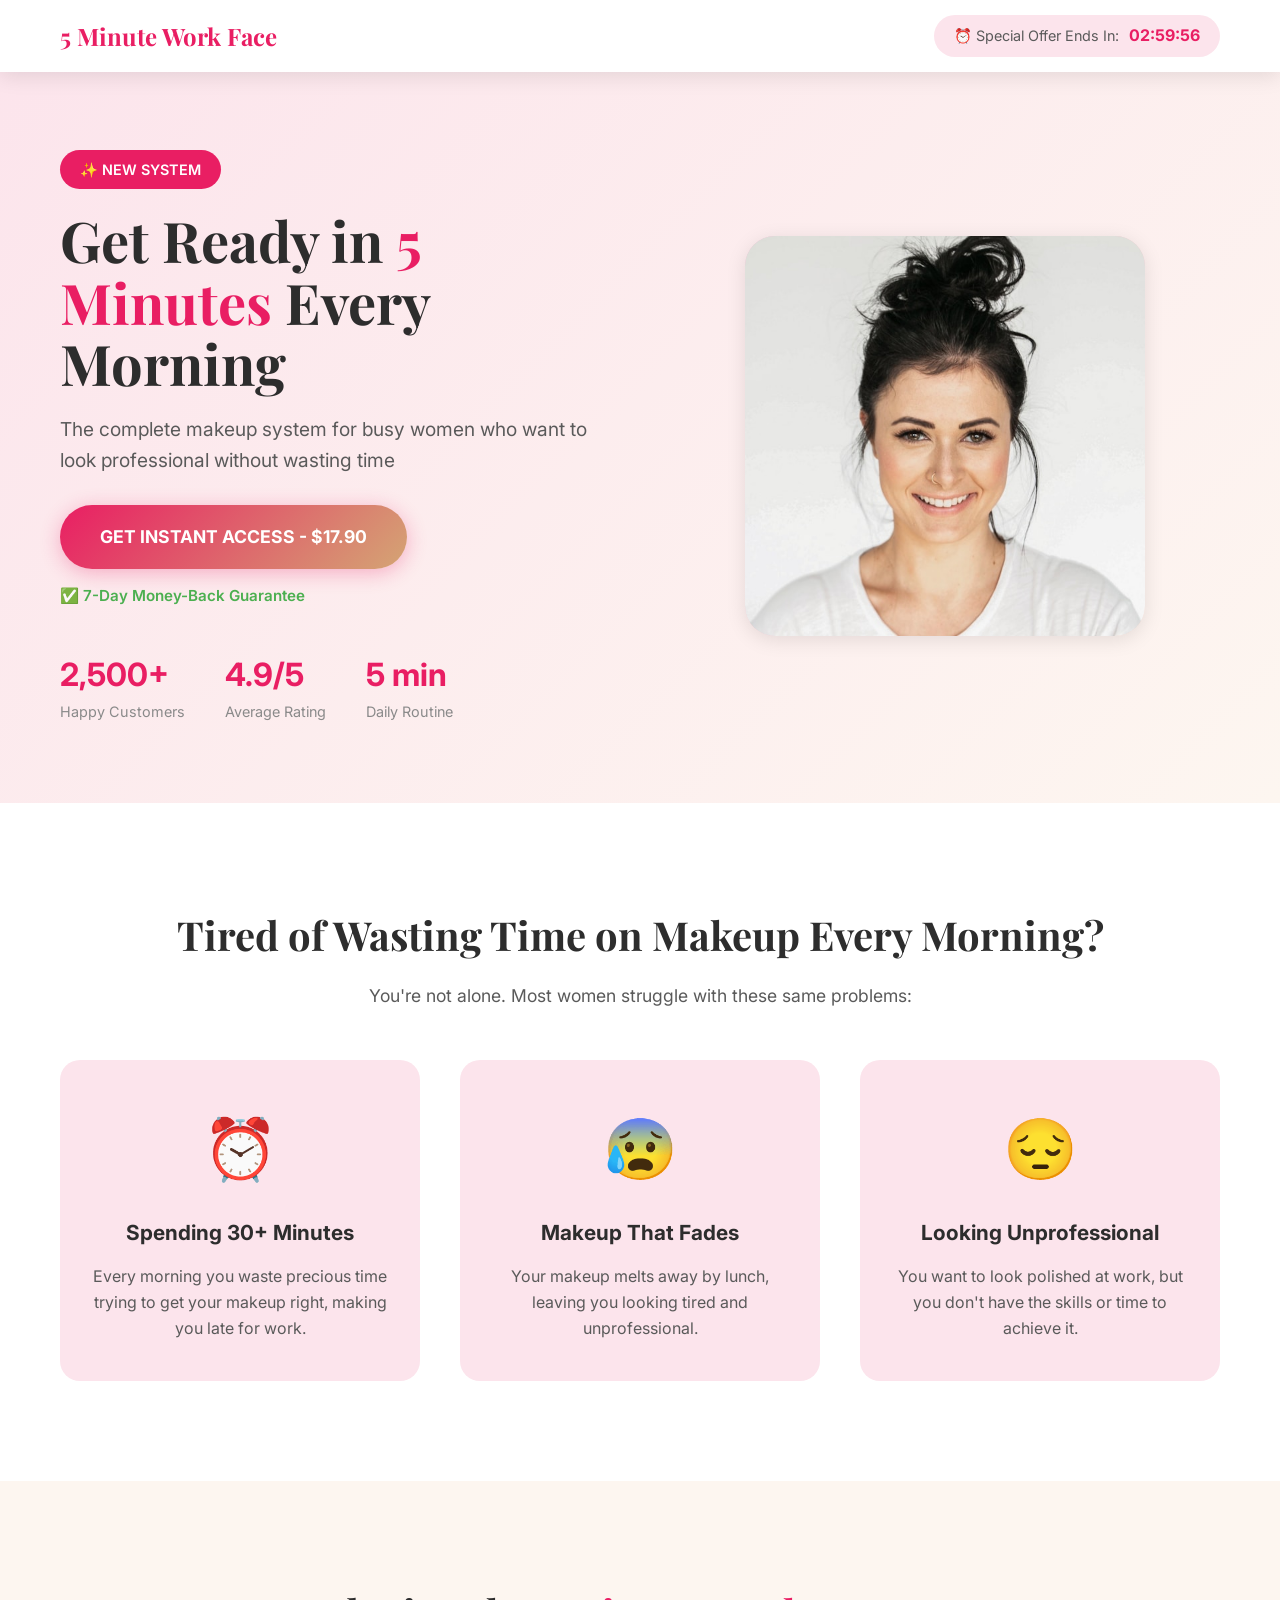
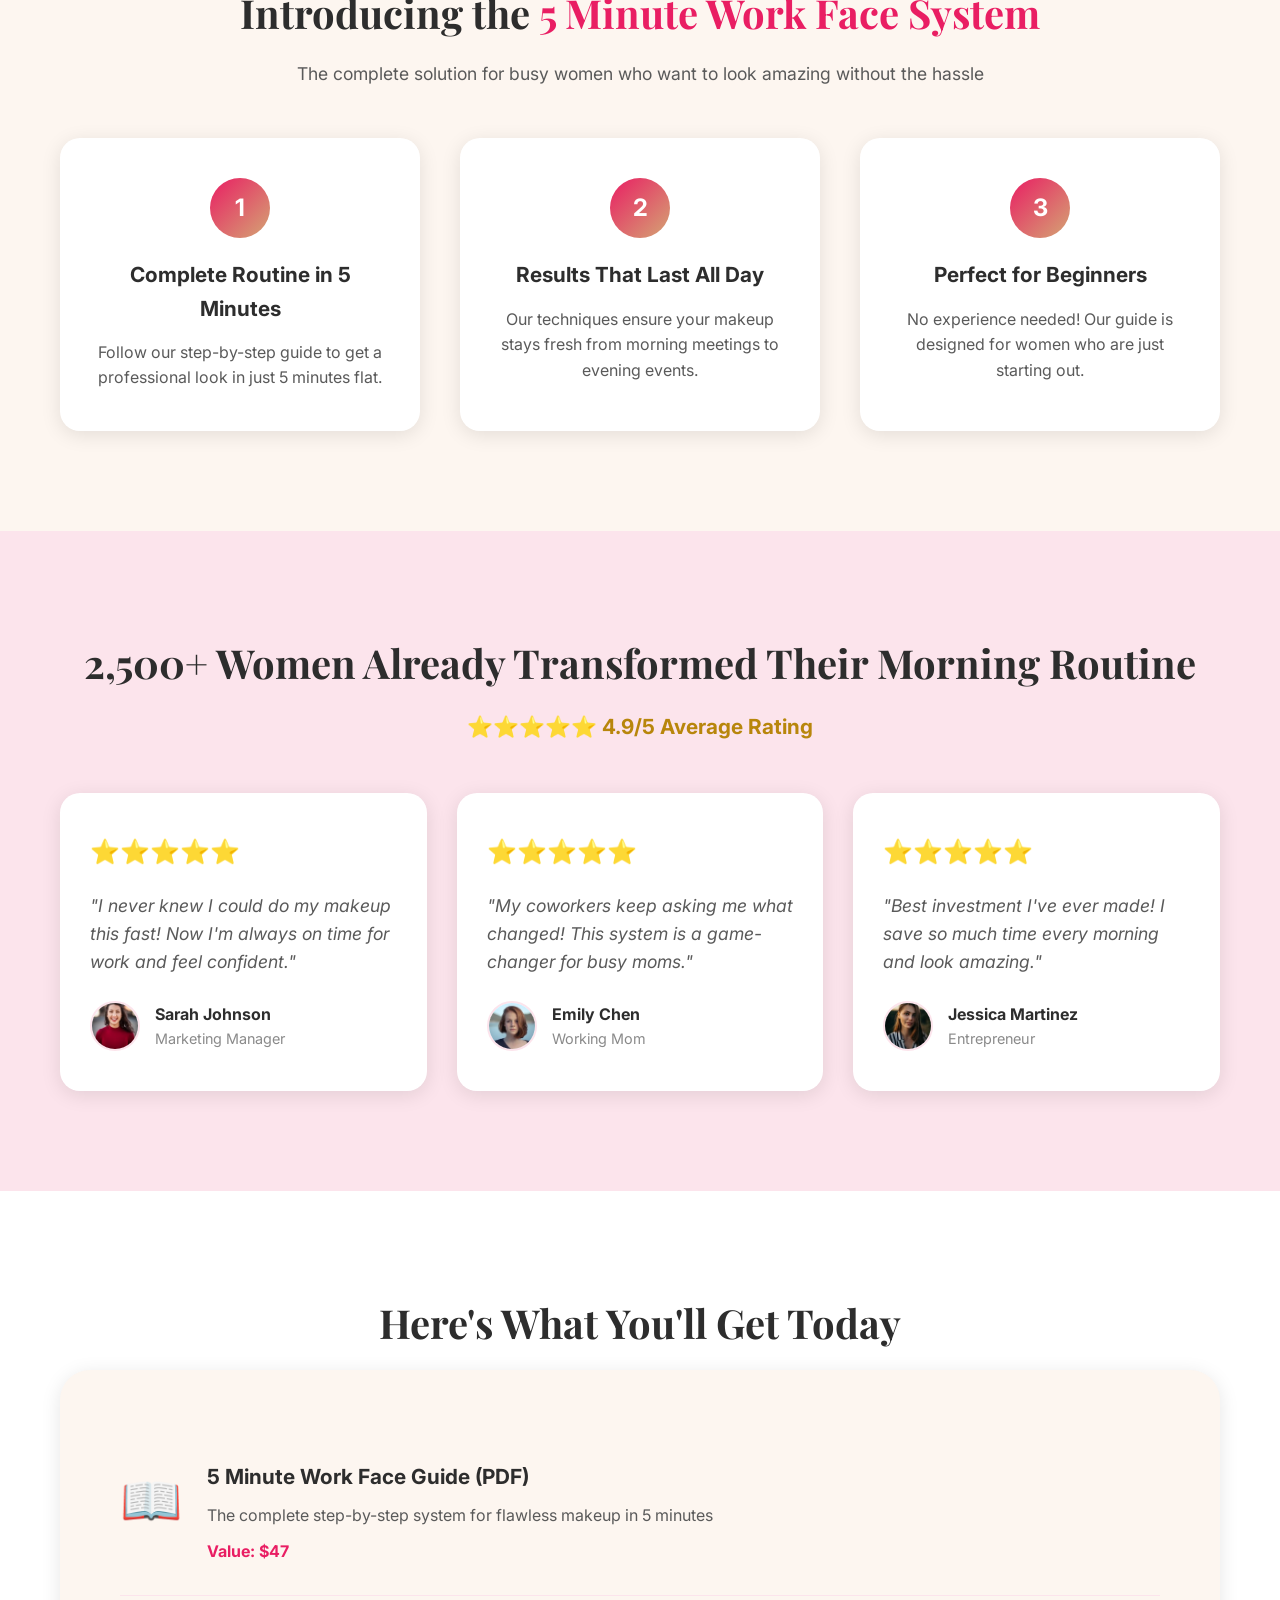
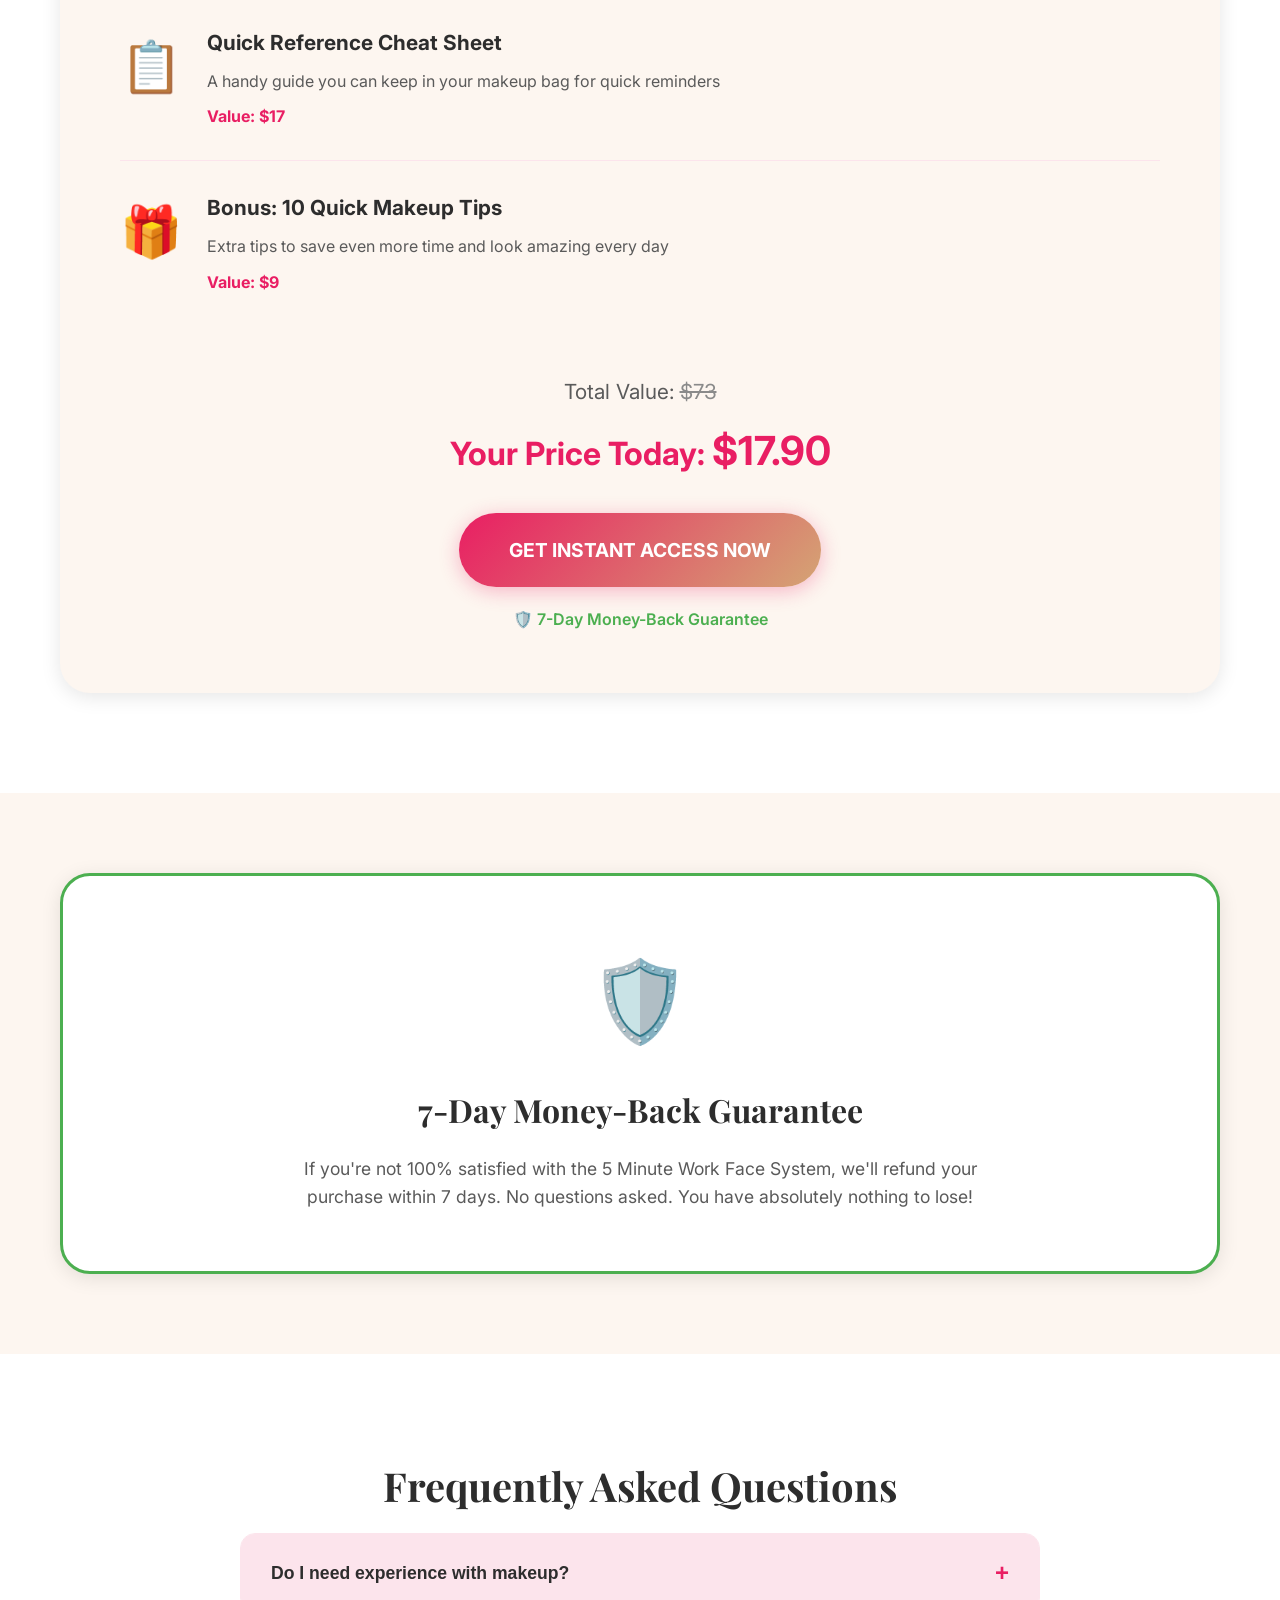
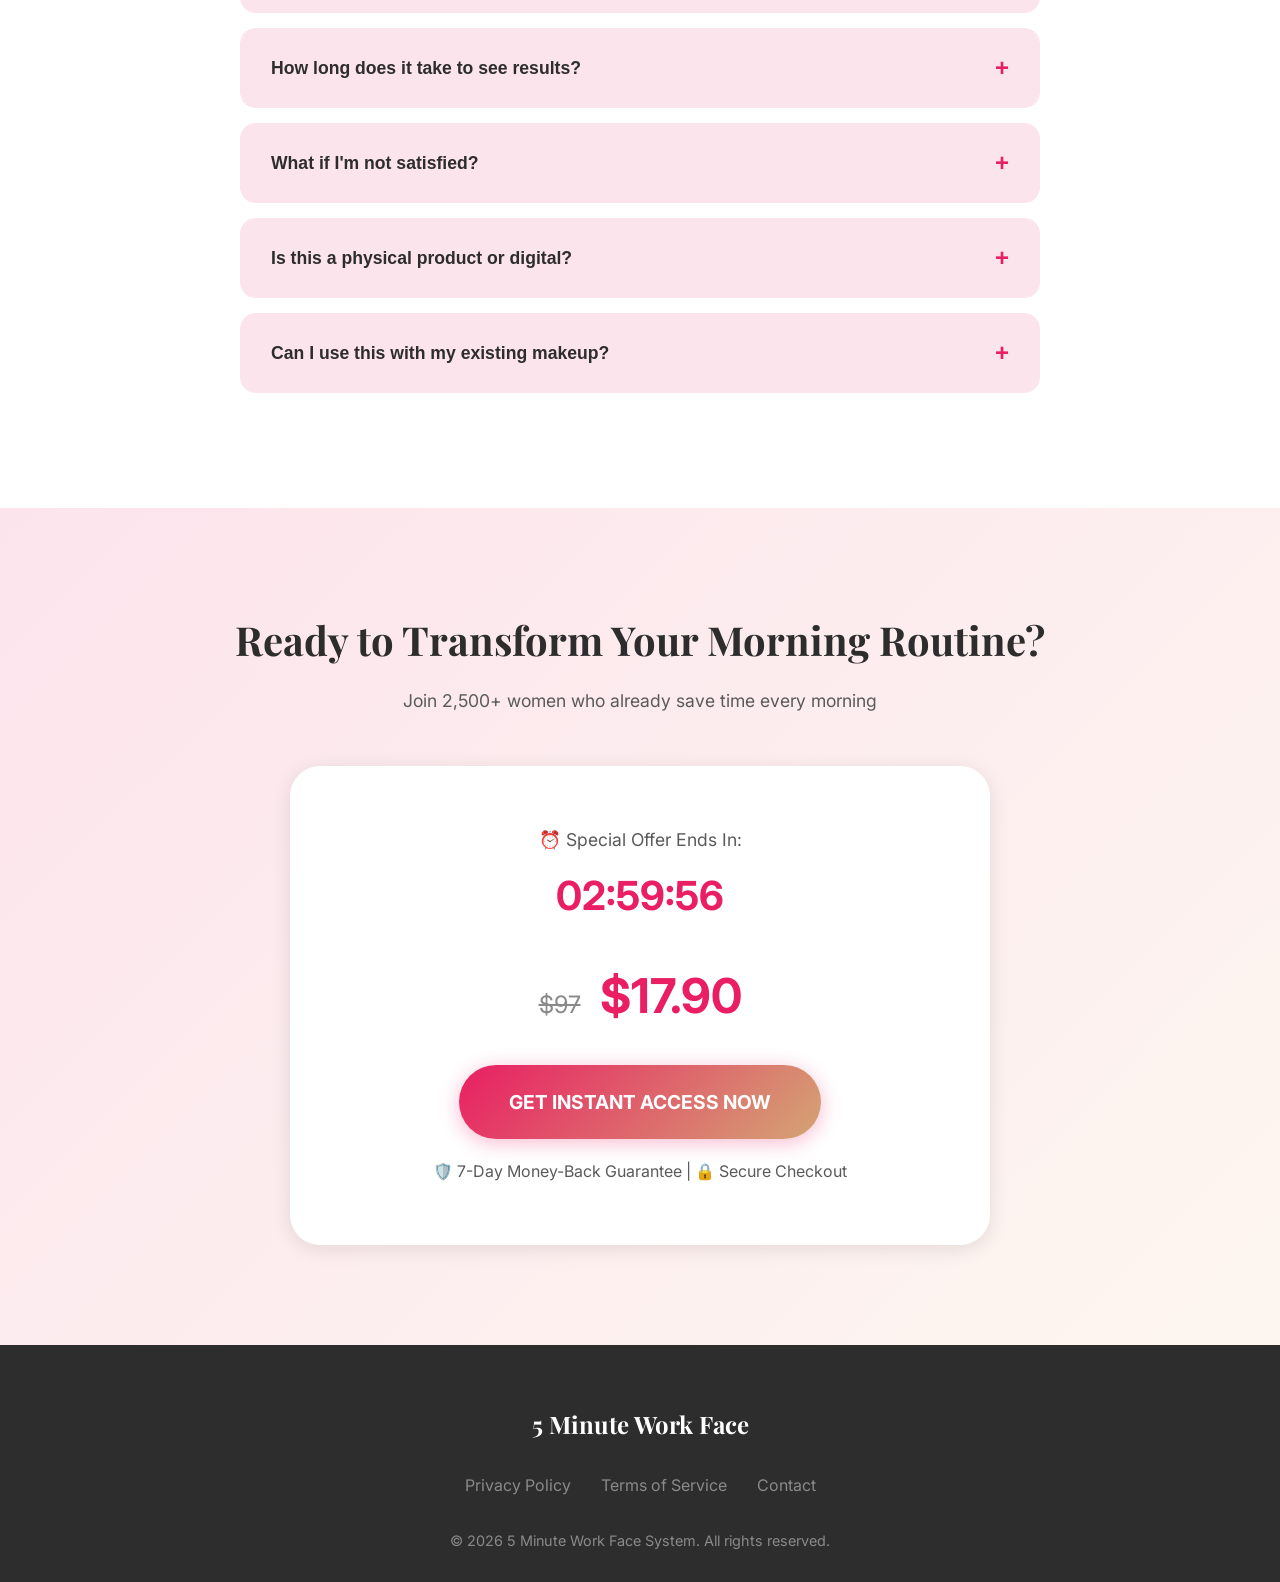
==== landing-page/index.html @ df061773 "Adicionar landing page de vendas" ====
<!DOCTYPE html>
<html lang="en">
<head>
    <meta charset="UTF-8">
    <meta name="viewport" content="width=device-width, initial-scale=1.0">
    <title>5 Minute Work Face System - Get Ready in 5 Minutes</title>
    <meta name="description" content="The complete makeup system for busy women who want to look professional without wasting time">
    
    <!-- Open Graph -->
    <meta property="og:title" content="5 Minute Work Face System - Get Ready in 5 Minutes">
    <meta property="og:description" content="The complete makeup system for busy women who want to look professional without wasting time">
    <meta property="og:type" content="website">
    
    <!-- Facebook Pixel -->
    <script>
        !function(f,b,e,v,n,t,s)
        {if(f.fbq)return;n=f.fbq=function(){n.callMethod?
        n.callMethod.apply(n,arguments):n.queue.push(arguments)};
        if(!f._fbq)f._fbq=n;n.push=n;n.loaded=!0;n.version='2.0';
        n.queue=[];t=b.createElement(e);t.async=!0;
        t.src=v;s=b.getElementsByTagName(e)[0];
        s.parentNode.insertBefore(t,s)}(window, document,'script',
        'https://connect.facebook.net/en_US/fbevents.js');
        fbq('init', '872484309223872');
        fbq('track', 'PageView');
    </script>
    <!-- End Facebook Pixel -->
    
    <!-- Fonts -->
    <link rel="preconnect" href="https://fonts.googleapis.com">
    <link rel="preconnect" href="https://fonts.gstatic.com" crossorigin>
    <link href="https://fonts.googleapis.com/css2?family=Playfair+Display:wght@400;500;600;700&family=Inter:wght@300;400;500;600;700&display=swap" rel="stylesheet">
    
    <!-- Styles -->
    <link rel="stylesheet" href="css/style.css">
</head>
<body>
    <!-- Header -->
    <header class="header">
        <div class="container">
            <div class="logo">5 Minute Work Face</div>
            <div class="urgency-bar">
                <span class="urgency-text">⏰ Special Offer Ends In:</span>
                <span class="timer" id="headerTimer">02:59:47</span>
            </div>
        </div>
    </header>

    <!-- Hero Section -->
    <section class="hero">
        <div class="container">
            <div class="hero-content">
                <div class="hero-badge">✨ NEW SYSTEM</div>
                <h1 class="hero-title">Get Ready in <span class="highlight">5 Minutes</span> Every Morning</h1>
                <p class="hero-subtitle">The complete makeup system for busy women who want to look professional without wasting time</p>
                <div class="hero-cta">
                    <a href="https://lastlink.com/p/C3FD19726/checkout-payment" class="btn btn-primary">
                        GET INSTANT ACCESS - $17.90
                    </a>
                    <div class="hero-guarantee">✅ 7-Day Money-Back Guarantee</div>
                </div>
                <div class="hero-stats">
                    <div class="stat">
                        <span class="stat-number">2,500+</span>
                        <span class="stat-label">Happy Customers</span>
                    </div>
                    <div class="stat">
                        <span class="stat-number">4.9/5</span>
                        <span class="stat-label">Average Rating</span>
                    </div>
                    <div class="stat">
                        <span class="stat-number">5 min</span>
                        <span class="stat-label">Daily Routine</span>
                    </div>
                </div>
            </div>
            <div class="hero-image">
                <div class="hero-image-placeholder">
                    <img src="images/hero-person.jpg" alt="Professional woman with confident look" class="hero-image-real">
                </div>
            </div>
        </div>
    </section>

    <!-- Problem Section -->
    <section class="problem-section">
        <div class="container">
            <h2 class="section-title">Tired of Wasting Time on Makeup Every Morning?</h2>
            <p class="section-subtitle">You're not alone. Most women struggle with these same problems:</p>
            <div class="problems-grid">
                <div class="problem-card">
                    <div class="problem-icon">⏰</div>
                    <h3>Spending 30+ Minutes</h3>
                    <p>Every morning you waste precious time trying to get your makeup right, making you late for work.</p>
                </div>
                <div class="problem-card">
                    <div class="problem-icon">😰</div>
                    <h3>Makeup That Fades</h3>
                    <p>Your makeup melts away by lunch, leaving you looking tired and unprofessional.</p>
                </div>
                <div class="problem-card">
                    <div class="problem-icon">😔</div>
                    <h3>Looking Unprofessional</h3>
                    <p>You want to look polished at work, but you don't have the skills or time to achieve it.</p>
                </div>
            </div>
        </div>
    </section>

    <!-- Solution Section -->
    <section class="solution-section">
        <div class="container">
            <h2 class="section-title">Introducing the <span class="highlight">5 Minute Work Face System</span></h2>
            <p class="section-subtitle">The complete solution for busy women who want to look amazing without the hassle</p>
            <div class="solutions-grid">
                <div class="solution-card">
                    <div class="solution-number">1</div>
                    <h3>Complete Routine in 5 Minutes</h3>
                    <p>Follow our step-by-step guide to get a professional look in just 5 minutes flat.</p>
                </div>
                <div class="solution-card">
                    <div class="solution-number">2</div>
                    <h3>Results That Last All Day</h3>
                    <p>Our techniques ensure your makeup stays fresh from morning meetings to evening events.</p>
                </div>
                <div class="solution-card">
                    <div class="solution-number">3</div>
                    <h3>Perfect for Beginners</h3>
                    <p>No experience needed! Our guide is designed for women who are just starting out.</p>
                </div>
            </div>
        </div>
    </section>

    <!-- Social Proof Section -->
    <section class="social-proof-section">
        <div class="container">
            <h2 class="section-title">2,500+ Women Already Transformed Their Morning Routine</h2>
            <div class="rating-badge">⭐⭐⭐⭐⭐ 4.9/5 Average Rating</div>
            <div class="testimonials-grid">
                <div class="testimonial-card">
                    <div class="testimonial-stars">⭐⭐⭐⭐⭐</div>
                    <p class="testimonial-text">"I never knew I could do my makeup this fast! Now I'm always on time for work and feel confident."</p>
                    <div class="testimonial-author">
                        <img src="images/testimonial-1.jpg" alt="Sarah Johnson" class="author-avatar">
                        <div class="author-info">
                            <span class="author-name">Sarah Johnson</span>
                            <span class="author-title">Marketing Manager</span>
                        </div>
                    </div>
                </div>
                <div class="testimonial-card">
                    <div class="testimonial-stars">⭐⭐⭐⭐⭐</div>
                    <p class="testimonial-text">"My coworkers keep asking me what changed! This system is a game-changer for busy moms."</p>
                    <div class="testimonial-author">
                        <img src="images/testimonial-2.jpg" alt="Emily Chen" class="author-avatar">
                        <div class="author-info">
                            <span class="author-name">Emily Chen</span>
                            <span class="author-title">Working Mom</span>
                        </div>
                    </div>
                </div>
                <div class="testimonial-card">
                    <div class="testimonial-stars">⭐⭐⭐⭐⭐</div>
                    <p class="testimonial-text">"Best investment I've ever made! I save so much time every morning and look amazing."</p>
                    <div class="testimonial-author">
                        <img src="images/testimonial-3.jpg" alt="Jessica Martinez" class="author-avatar">
                        <div class="author-info">
                            <span class="author-name">Jessica Martinez</span>
                            <span class="author-title">Entrepreneur</span>
                        </div>
                    </div>
                </div>
            </div>
        </div>
    </section>

    <!-- What You Get Section -->
    <section class="what-you-get-section">
        <div class="container">
            <h2 class="section-title">Here's What You'll Get Today</h2>
            <div class="value-box">
                <div class="value-items">
                    <div class="value-item">
                        <span class="value-icon">📖</span>
                        <div class="value-content">
                            <h3>5 Minute Work Face Guide (PDF)</h3>
                            <p>The complete step-by-step system for flawless makeup in 5 minutes</p>
                            <span class="value-price">Value: $47</span>
                        </div>
                    </div>
                    <div class="value-item">
                        <span class="value-icon">📋</span>
                        <div class="value-content">
                            <h3>Quick Reference Cheat Sheet</h3>
                            <p>A handy guide you can keep in your makeup bag for quick reminders</p>
                            <span class="value-price">Value: $17</span>
                        </div>
                    </div>
                    <div class="value-item">
                        <span class="value-icon">🎁</span>
                        <div class="value-content">
                            <h3>Bonus: 10 Quick Makeup Tips</h3>
                            <p>Extra tips to save even more time and look amazing every day</p>
                            <span class="value-price">Value: $9</span>
                        </div>
                    </div>
                </div>
                <div class="value-summary">
                    <div class="total-value">Total Value: <span class="strikethrough">$73</span></div>
                    <div class="current-price">Your Price Today: <span class="price">$17.90</span></div>
                    <a href="https://lastlink.com/p/C3FD19726/checkout-payment" class="btn btn-primary btn-large">
                        GET INSTANT ACCESS NOW
                    </a>
                    <div class="guarantee-badge">🛡️ 7-Day Money-Back Guarantee</div>
                </div>
            </div>
        </div>
    </section>

    <!-- Guarantee Section -->
    <section class="guarantee-section">
        <div class="container">
            <div class="guarantee-box">
                <div class="guarantee-icon">🛡️</div>
                <h2>7-Day Money-Back Guarantee</h2>
                <p>If you're not 100% satisfied with the 5 Minute Work Face System, we'll refund your purchase within 7 days. No questions asked. You have absolutely nothing to lose!</p>
            </div>
        </div>
    </section>

    <!-- FAQ Section -->
    <section class="faq-section">
        <div class="container">
            <h2 class="section-title">Frequently Asked Questions</h2>
            <div class="faq-list">
                <div class="faq-item">
                    <button class="faq-question">
                        <span>Do I need experience with makeup?</span>
                        <span class="faq-toggle">+</span>
                    </button>
                    <div class="faq-answer">
                        <p>No! The 5 Minute Work Face System is designed for beginners. We break down every step so anyone can follow along, even if you've never worn makeup before.</p>
                    </div>
                </div>
                <div class="faq-item">
                    <button class="faq-question">
                        <span>How long does it take to see results?</span>
                        <span class="faq-toggle">+</span>
                    </button>
                    <div class="faq-answer">
                        <p>Most women see immediate results on their first try! The system is designed to work right away, so you can start saving time tomorrow morning.</p>
                    </div>
                </div>
                <div class="faq-item">
                    <button class="faq-question">
                        <span>What if I'm not satisfied?</span>
                        <span class="faq-toggle">+</span>
                    </button>
                    <div class="faq-answer">
                        <p>We offer a 7-day money-back guarantee. If you're not happy with the system for any reason, just contact us and we'll refund your purchase. No questions asked.</p>
                    </div>
                </div>
                <div class="faq-item">
                    <button class="faq-question">
                        <span>Is this a physical product or digital?</span>
                        <span class="faq-toggle">+</span>
                    </button>
                    <div class="faq-answer">
                        <p>This is a digital product. After purchase, you'll receive instant access to download the PDF guide, cheat sheet, and video tutorials.</p>
                    </div>
                </div>
                <div class="faq-item">
                    <button class="faq-question">
                        <span>Can I use this with my existing makeup?</span>
                        <span class="faq-toggle">+</span>
                    </button>
                    <div class="faq-answer">
                        <p>Absolutely! The system works with any makeup you already have. We'll show you how to use what you own more effectively.</p>
                    </div>
                </div>
            </div>
        </div>
    </section>

    <!-- Final CTA Section -->
    <section class="final-cta-section">
        <div class="container">
            <h2 class="section-title">Ready to Transform Your Morning Routine?</h2>
            <p class="section-subtitle">Join 2,500+ women who already save time every morning</p>
            <div class="final-cta-box">
                <div class="timer-box">
                    <span class="timer-label">⏰ Special Offer Ends In:</span>
                    <div class="timer" id="finalTimer">02:59:47</div>
                </div>
                <div class="final-price">
                    <span class="old-price">$97</span>
                    <span class="current-price">$17.90</span>
                </div>
                <a href="https://lastlink.com/p/C3FD19726/checkout-payment" class="btn btn-primary btn-large">
                    GET INSTANT ACCESS NOW
                </a>
                <div class="final-guarantee">🛡️ 7-Day Money-Back Guarantee | 🔒 Secure Checkout</div>
            </div>
        </div>
    </section>

    <!-- Footer -->
    <footer class="footer">
        <div class="container">
            <div class="footer-content">
                <div class="footer-logo">5 Minute Work Face</div>
                <div class="footer-links">
                    <a href="#">Privacy Policy</a>
                    <a href="#">Terms of Service</a>
                    <a href="#">Contact</a>
                </div>
                <div class="footer-copyright">
                    <p>&copy; 2026 5 Minute Work Face System. All rights reserved.</p>
                </div>
            </div>
        </div>
    </footer>

    <!-- Script -->
    <script src="js/main.js"></script>
</body>
</html>
---- landing-page/css/style.css ----
/* ============================================
   5 MINUTE WORK FACE SYSTEM - LANDING PAGE STYLES
   ============================================ */

/* Reset & Base */
* {
    margin: 0;
    padding: 0;
    box-sizing: border-box;
}

:root {
    --pink-light: #fce4ec;
    --pink-medium: #f8bbd9;
    --pink-dark: #e91e63;
    --gold-light: #f5d5c8;
    --gold-medium: #d4a574;
    --gold-dark: #b8860b;
    --cream: #fdf6f0;
    --white: #ffffff;
    --text-dark: #2d2d2d;
    --text-medium: #5a5a5a;
    --text-light: #8a8a8a;
    --success: #4caf50;
    --shadow: 0 4px 20px rgba(0, 0, 0, 0.1);
}

html {
    scroll-behavior: smooth;
}

body {
    font-family: 'Inter', sans-serif;
    color: var(--text-dark);
    line-height: 1.6;
    background: var(--white);
}

.container {
    max-width: 1200px;
    margin: 0 auto;
    padding: 0 20px;
}

/* Header */
.header {
    background: var(--white);
    padding: 15px 0;
    box-shadow: var(--shadow);
    position: fixed;
    top: 0;
    left: 0;
    right: 0;
    z-index: 1000;
}

.header .container {
    display: flex;
    justify-content: space-between;
    align-items: center;
}

.logo {
    font-family: 'Playfair Display', serif;
    font-size: 1.5rem;
    font-weight: 700;
    color: var(--pink-dark);
}

.urgency-bar {
    display: flex;
    align-items: center;
    gap: 10px;
    background: var(--pink-light);
    padding: 8px 20px;
    border-radius: 30px;
}

.urgency-text {
    font-size: 0.9rem;
    color: var(--text-medium);
}

.timer {
    font-weight: 700;
    color: var(--pink-dark);
    font-size: 1rem;
}

/* Hero Section */
.hero {
    padding: 150px 0 80px;
    background: linear-gradient(135deg, var(--pink-light) 0%, var(--cream) 100%);
}

.hero .container {
    display: grid;
    grid-template-columns: 1fr 1fr;
    gap: 60px;
    align-items: center;
}

.hero-badge {
    display: inline-block;
    background: var(--pink-dark);
    color: var(--white);
    padding: 8px 20px;
    border-radius: 30px;
    font-size: 0.9rem;
    font-weight: 600;
    margin-bottom: 20px;
}

.hero-title {
    font-family: 'Playfair Display', serif;
    font-size: 3.5rem;
    font-weight: 700;
    line-height: 1.1;
    margin-bottom: 20px;
    color: var(--text-dark);
}

.highlight {
    color: var(--pink-dark);
}

.hero-subtitle {
    font-size: 1.2rem;
    color: var(--text-medium);
    margin-bottom: 30px;
    line-height: 1.6;
}

.hero-cta {
    margin-bottom: 40px;
}

.btn {
    display: inline-block;
    padding: 18px 40px;
    border-radius: 50px;
    font-size: 1.1rem;
    font-weight: 700;
    text-decoration: none;
    text-align: center;
    transition: all 0.3s ease;
    cursor: pointer;
    border: none;
}

.btn-primary {
    background: linear-gradient(135deg, var(--pink-dark), var(--gold-medium));
    color: var(--white);
    box-shadow: 0 4px 20px rgba(233, 30, 99, 0.3);
}

.btn-primary:hover {
    transform: translateY(-3px);
    box-shadow: 0 8px 30px rgba(233, 30, 99, 0.4);
}

.btn-large {
    padding: 22px 50px;
    font-size: 1.2rem;
}

.hero-guarantee {
    margin-top: 15px;
    font-size: 0.95rem;
    color: var(--success);
    font-weight: 600;
}

.hero-stats {
    display: flex;
    gap: 40px;
}

.stat {
    display: flex;
    flex-direction: column;
}

.stat-number {
    font-size: 2rem;
    font-weight: 700;
    color: var(--pink-dark);
}

.stat-label {
    font-size: 0.9rem;
    color: var(--text-light);
}

.hero-image {
    display: flex;
    justify-content: center;
    align-items: center;
}

.hero-image-placeholder {
    width: 400px;
    height: 400px;
    background: linear-gradient(135deg, var(--pink-medium), var(--gold-light));
    border-radius: 30px;
    display: flex;
    flex-direction: column;
    justify-content: center;
    align-items: center;
    box-shadow: var(--shadow);
    overflow: hidden;
}

.hero-image-real {
    width: 100%;
    height: 100%;
    object-fit: cover;
}

.hero-emoji {
    font-size: 120px;
    margin-bottom: 20px;
}

.hero-image-text {
    font-family: 'Playfair Display', serif;
    font-size: 1.5rem;
    font-weight: 700;
    color: var(--text-dark);
    text-align: center;
}

/* Section Styles */
.section-title {
    font-family: 'Playfair Display', serif;
    font-size: 2.5rem;
    font-weight: 700;
    text-align: center;
    margin-bottom: 15px;
    color: var(--text-dark);
}

.section-subtitle {
    font-size: 1.1rem;
    color: var(--text-medium);
    text-align: center;
    margin-bottom: 50px;
    max-width: 700px;
    margin-left: auto;
    margin-right: auto;
}

/* Problem Section */
.problem-section {
    padding: 100px 0;
    background: var(--white);
}

.problems-grid {
    display: grid;
    grid-template-columns: repeat(3, 1fr);
    gap: 40px;
}

.problem-card {
    text-align: center;
    padding: 40px 30px;
    border-radius: 20px;
    background: var(--pink-light);
    transition: transform 0.3s ease;
}

.problem-card:hover {
    transform: translateY(-5px);
}

.problem-icon {
    font-size: 60px;
    margin-bottom: 20px;
}

.problem-card h3 {
    font-size: 1.3rem;
    font-weight: 700;
    margin-bottom: 15px;
    color: var(--text-dark);
}

.problem-card p {
    color: var(--text-medium);
    line-height: 1.6;
}

/* Solution Section */
.solution-section {
    padding: 100px 0;
    background: var(--cream);
}

.solutions-grid {
    display: grid;
    grid-template-columns: repeat(3, 1fr);
    gap: 40px;
}

.solution-card {
    text-align: center;
    padding: 40px 30px;
    border-radius: 20px;
    background: var(--white);
    box-shadow: var(--shadow);
    transition: transform 0.3s ease;
}

.solution-card:hover {
    transform: translateY(-5px);
}

.solution-number {
    width: 60px;
    height: 60px;
    background: linear-gradient(135deg, var(--pink-dark), var(--gold-medium));
    color: var(--white);
    border-radius: 50%;
    display: flex;
    align-items: center;
    justify-content: center;
    font-size: 1.5rem;
    font-weight: 700;
    margin: 0 auto 20px;
}

.solution-card h3 {
    font-size: 1.3rem;
    font-weight: 700;
    margin-bottom: 15px;
    color: var(--text-dark);
}

.solution-card p {
    color: var(--text-medium);
    line-height: 1.6;
}

/* Social Proof Section */
.social-proof-section {
    padding: 100px 0;
    background: var(--pink-light);
}

.rating-badge {
    text-align: center;
    font-size: 1.3rem;
    font-weight: 700;
    color: var(--gold-dark);
    margin-bottom: 50px;
}

.testimonials-grid {
    display: grid;
    grid-template-columns: repeat(3, 1fr);
    gap: 30px;
}

.testimonial-card {
    background: var(--white);
    padding: 40px 30px;
    border-radius: 20px;
    box-shadow: var(--shadow);
}

.testimonial-stars {
    font-size: 1.5rem;
    margin-bottom: 20px;
}

.testimonial-text {
    font-size: 1.1rem;
    font-style: italic;
    color: var(--text-medium);
    margin-bottom: 25px;
    line-height: 1.6;
}

.testimonial-author {
    display: flex;
    align-items: center;
    gap: 15px;
}

.author-avatar {
    width: 50px;
    height: 50px;
    border-radius: 50%;
    object-fit: cover;
    border: 2px solid var(--pink-light);
}

.author-info {
    display: flex;
    flex-direction: column;
}

.author-name {
    font-weight: 700;
    color: var(--text-dark);
}

.author-title {
    font-size: 0.9rem;
    color: var(--text-light);
}

/* What You Get Section */
.what-you-get-section {
    padding: 100px 0;
    background: var(--white);
}

.value-box {
    background: var(--cream);
    border-radius: 30px;
    padding: 60px;
    box-shadow: var(--shadow);
}

.value-items {
    margin-bottom: 50px;
}

.value-item {
    display: flex;
    gap: 25px;
    padding: 30px 0;
    border-bottom: 1px solid var(--pink-light);
}

.value-item:last-child {
    border-bottom: none;
}

.value-icon {
    font-size: 50px;
    flex-shrink: 0;
}

.value-content h3 {
    font-size: 1.3rem;
    font-weight: 700;
    margin-bottom: 10px;
    color: var(--text-dark);
}

.value-content p {
    color: var(--text-medium);
    margin-bottom: 10px;
}

.value-price {
    font-weight: 700;
    color: var(--pink-dark);
}

.value-summary {
    text-align: center;
}

.total-value {
    font-size: 1.3rem;
    color: var(--text-medium);
    margin-bottom: 10px;
}

.strikethrough {
    text-decoration: line-through;
    color: var(--text-light);
}

.current-price {
    font-size: 2rem;
    font-weight: 700;
    color: var(--pink-dark);
    margin-bottom: 30px;
}

.price {
    font-size: 2.5rem;
}

.guarantee-badge {
    margin-top: 20px;
    font-size: 1rem;
    color: var(--success);
    font-weight: 600;
}

/* Guarantee Section */
.guarantee-section {
    padding: 80px 0;
    background: var(--cream);
}

.guarantee-box {
    background: var(--white);
    padding: 60px;
    border-radius: 30px;
    text-align: center;
    box-shadow: var(--shadow);
    border: 3px solid var(--success);
}

.guarantee-icon {
    font-size: 80px;
    margin-bottom: 20px;
}

.guarantee-box h2 {
    font-family: 'Playfair Display', serif;
    font-size: 2rem;
    font-weight: 700;
    margin-bottom: 20px;
    color: var(--text-dark);
}

.guarantee-box p {
    font-size: 1.1rem;
    color: var(--text-medium);
    max-width: 700px;
    margin: 0 auto;
    line-height: 1.6;
}

/* FAQ Section */
.faq-section {
    padding: 100px 0;
    background: var(--white);
}

.faq-list {
    max-width: 800px;
    margin: 0 auto;
}

.faq-item {
    margin-bottom: 15px;
    border: 1px solid var(--pink-light);
    border-radius: 15px;
    overflow: hidden;
}

.faq-question {
    width: 100%;
    padding: 25px 30px;
    background: var(--pink-light);
    border: none;
    cursor: pointer;
    display: flex;
    justify-content: space-between;
    align-items: center;
    font-size: 1.1rem;
    font-weight: 600;
    color: var(--text-dark);
    text-align: left;
}

.faq-toggle {
    font-size: 1.5rem;
    color: var(--pink-dark);
    transition: transform 0.3s ease;
}

.faq-item.active .faq-toggle {
    transform: rotate(45deg);
}

.faq-answer {
    padding: 0 30px;
    max-height: 0;
    overflow: hidden;
    transition: all 0.3s ease;
}

.faq-item.active .faq-answer {
    padding: 25px 30px;
    max-height: 200px;
}

.faq-answer p {
    color: var(--text-medium);
    line-height: 1.6;
}

/* Final CTA Section */
.final-cta-section {
    padding: 100px 0;
    background: linear-gradient(135deg, var(--pink-light) 0%, var(--cream) 100%);
}

.final-cta-box {
    background: var(--white);
    padding: 60px;
    border-radius: 30px;
    text-align: center;
    box-shadow: var(--shadow);
    max-width: 700px;
    margin: 0 auto;
}

.timer-box {
    margin-bottom: 30px;
}

.timer-label {
    font-size: 1.1rem;
    color: var(--text-medium);
    display: block;
    margin-bottom: 10px;
}

.final-cta-box .timer {
    font-size: 2.5rem;
    font-weight: 700;
    color: var(--pink-dark);
}

.final-price {
    margin-bottom: 30px;
}

.old-price {
    font-size: 1.5rem;
    color: var(--text-light);
    text-decoration: line-through;
    margin-right: 15px;
}

.final-price .current-price {
    font-size: 3rem;
    font-weight: 700;
    color: var(--pink-dark);
}

.final-guarantee {
    margin-top: 20px;
    font-size: 1rem;
    color: var(--text-medium);
}

/* Footer */
.footer {
    background: var(--text-dark);
    padding: 60px 0 30px;
}

.footer-content {
    text-align: center;
}

.footer-logo {
    font-family: 'Playfair Display', serif;
    font-size: 1.5rem;
    font-weight: 700;
    color: var(--white);
    margin-bottom: 30px;
}

.footer-links {
    display: flex;
    justify-content: center;
    gap: 30px;
    margin-bottom: 30px;
}

.footer-links a {
    color: var(--text-light);
    text-decoration: none;
    transition: color 0.3s ease;
}

.footer-links a:hover {
    color: var(--pink-medium);
}

.footer-copyright p {
    color: var(--text-light);
    font-size: 0.9rem;
}

/* Mobile Responsiveness */
@media (max-width: 992px) {
    .hero .container {
        grid-template-columns: 1fr;
        text-align: center;
    }
    
    .hero-title {
        font-size: 2.8rem;
    }
    
    .hero-stats {
        justify-content: center;
    }
    
    .hero-image {
        order: -1;
    }
    
    .hero-image-placeholder {
        width: 300px;
        height: 300px;
    }
    
    .hero-emoji {
        font-size: 80px;
    }
    
    .problems-grid,
    .solutions-grid,
    .testimonials-grid {
        grid-template-columns: 1fr;
    }
}

@media (max-width: 768px) {
    .header .container {
        flex-direction: column;
        gap: 15px;
    }
    
    .hero {
        padding: 120px 0 60px;
    }
    
    .hero-title {
        font-size: 2.2rem;
    }
    
    .section-title {
        font-size: 2rem;
    }
    
    .value-box {
        padding: 40px 30px;
    }
    
    .value-item {
        flex-direction: column;
        text-align: center;
    }
    
    .guarantee-box {
        padding: 40px 30px;
    }
    
    .final-cta-box {
        padding: 40px 30px;
    }
}

/* Animations */
@keyframes fadeIn {
    from { opacity: 0; transform: translateY(20px); }
    to { opacity: 1; transform: translateY(0); }
}

.hero-content,
.problem-card,
.solution-card,
.testimonial-card,
.value-item,
.faq-item {
    animation: fadeIn 0.6s ease forwards;
}

/* Accessibility */
@media (prefers-reduced-motion: reduce) {
    * {
        animation: none !important;
        transition: none !important;
    }
}

/* Focus States */
.btn:focus,
.faq-question:focus {
    outline: 2px solid var(--pink-dark);
    outline-offset: 2px;
}
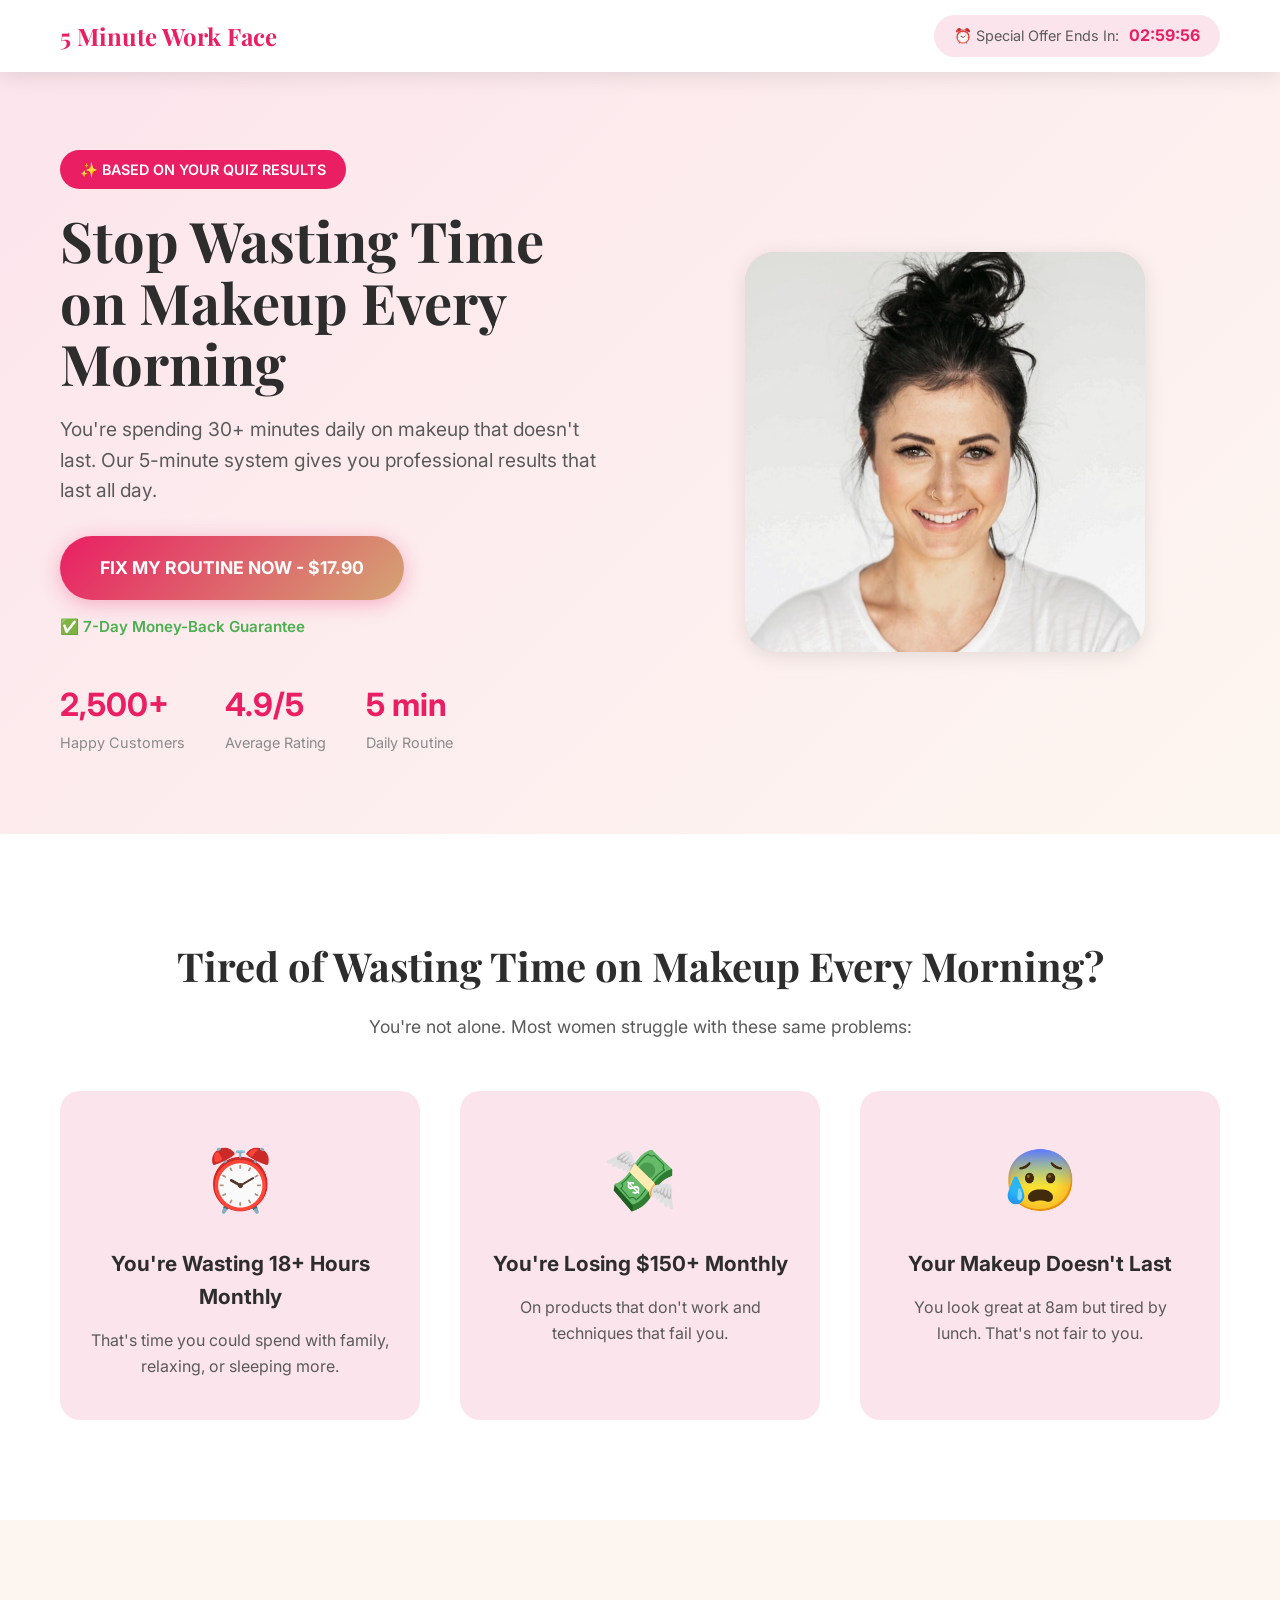
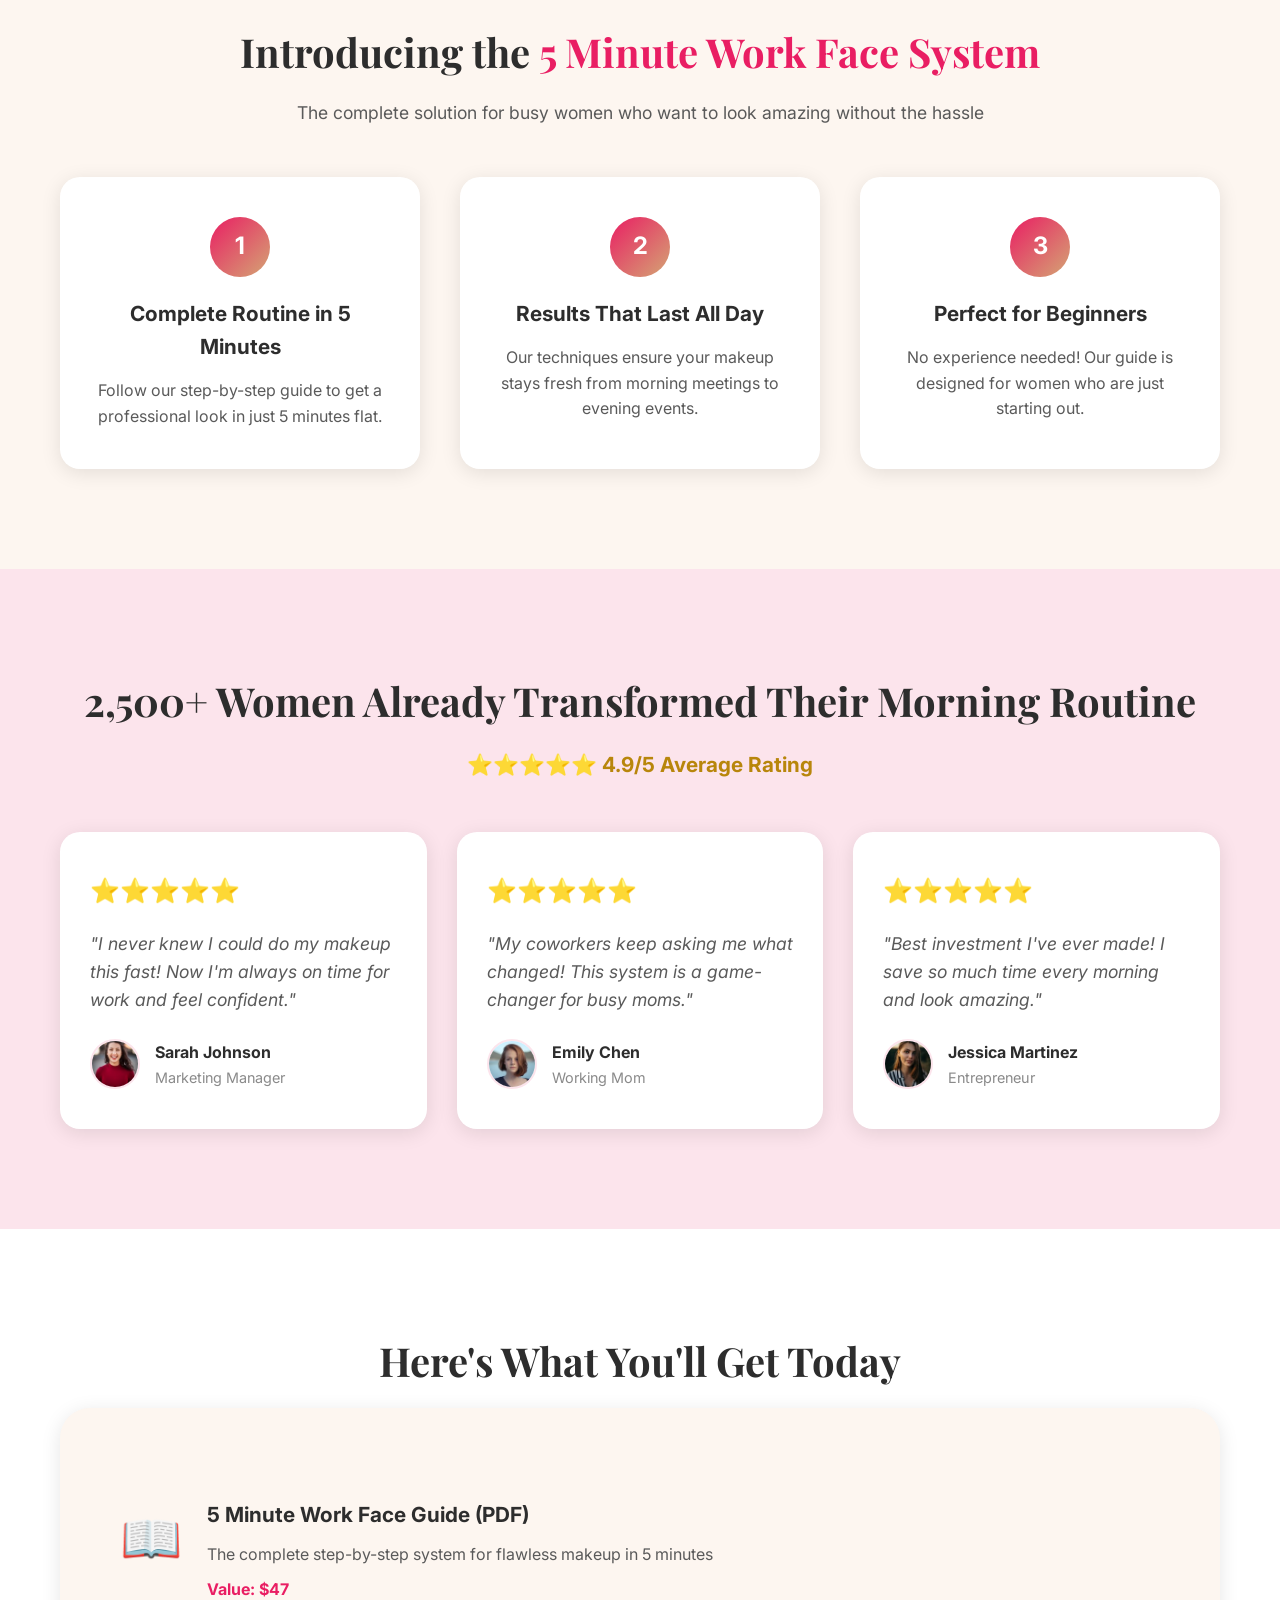
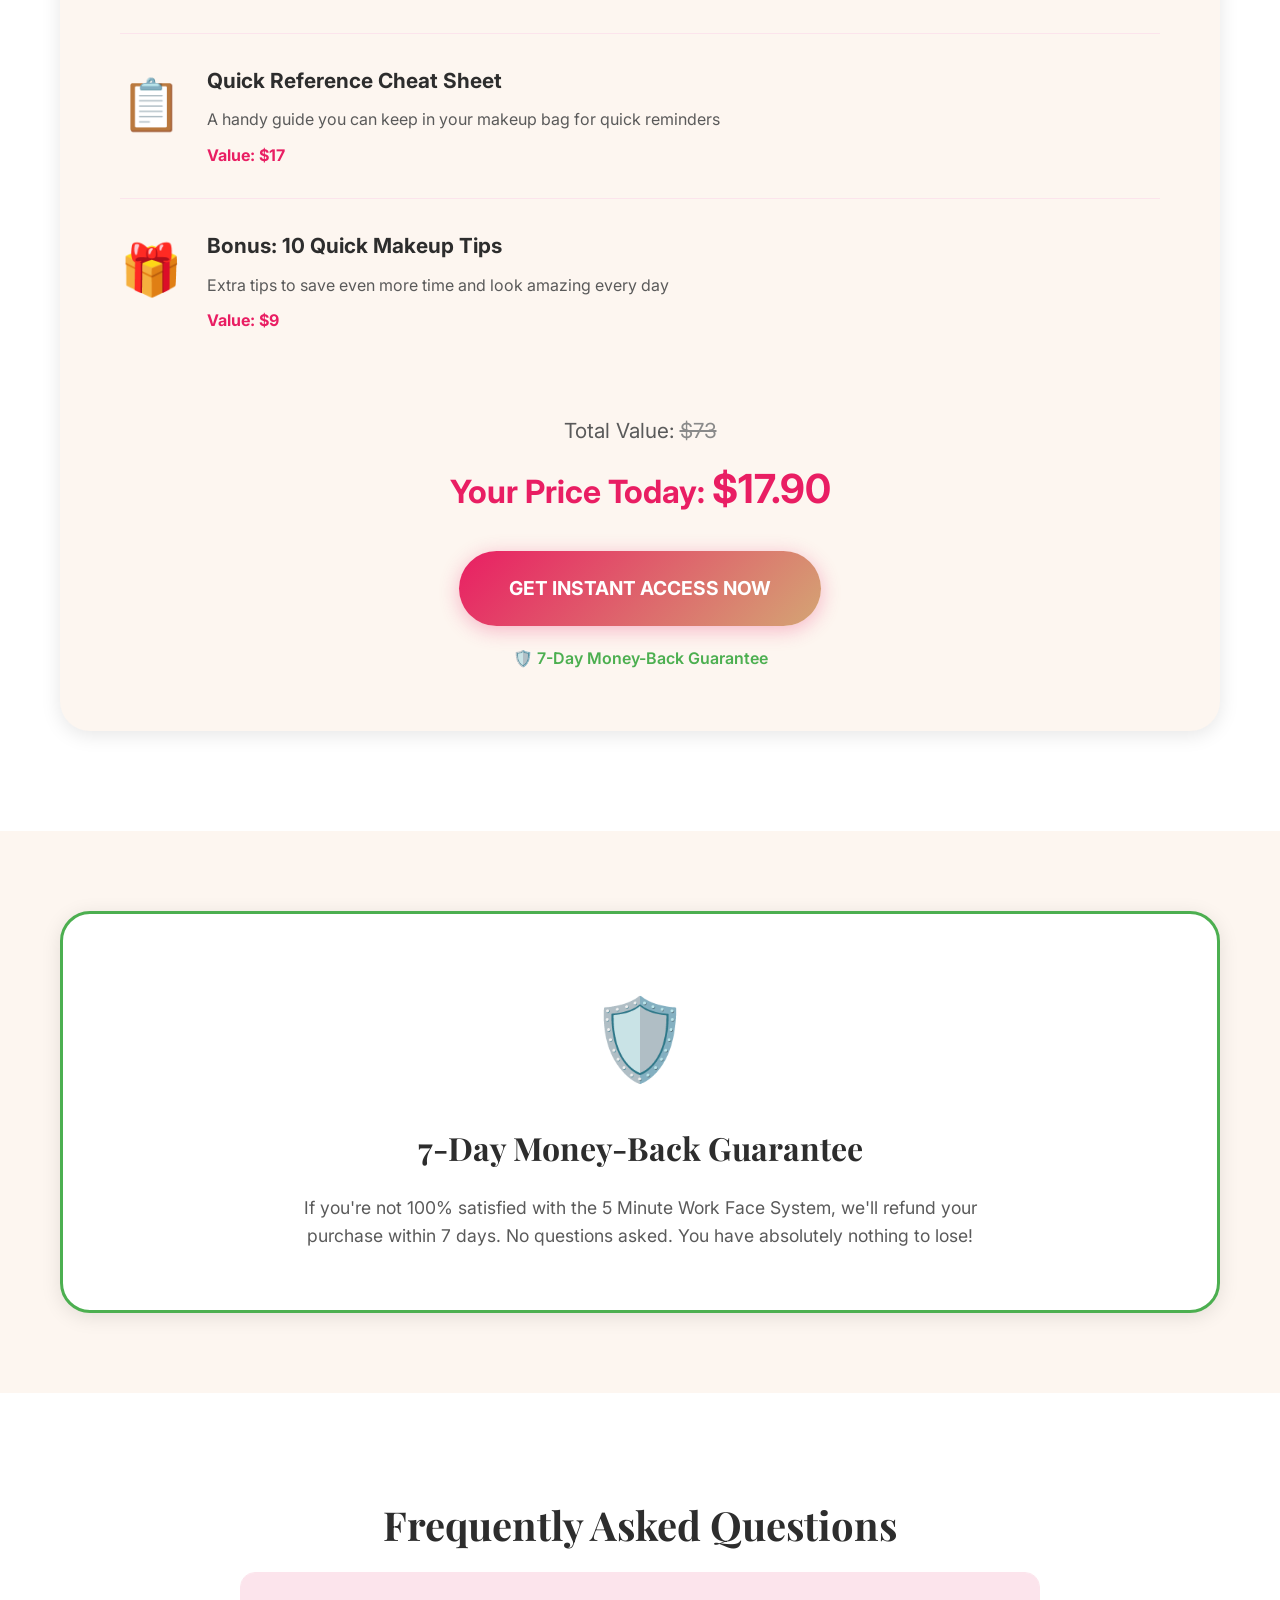
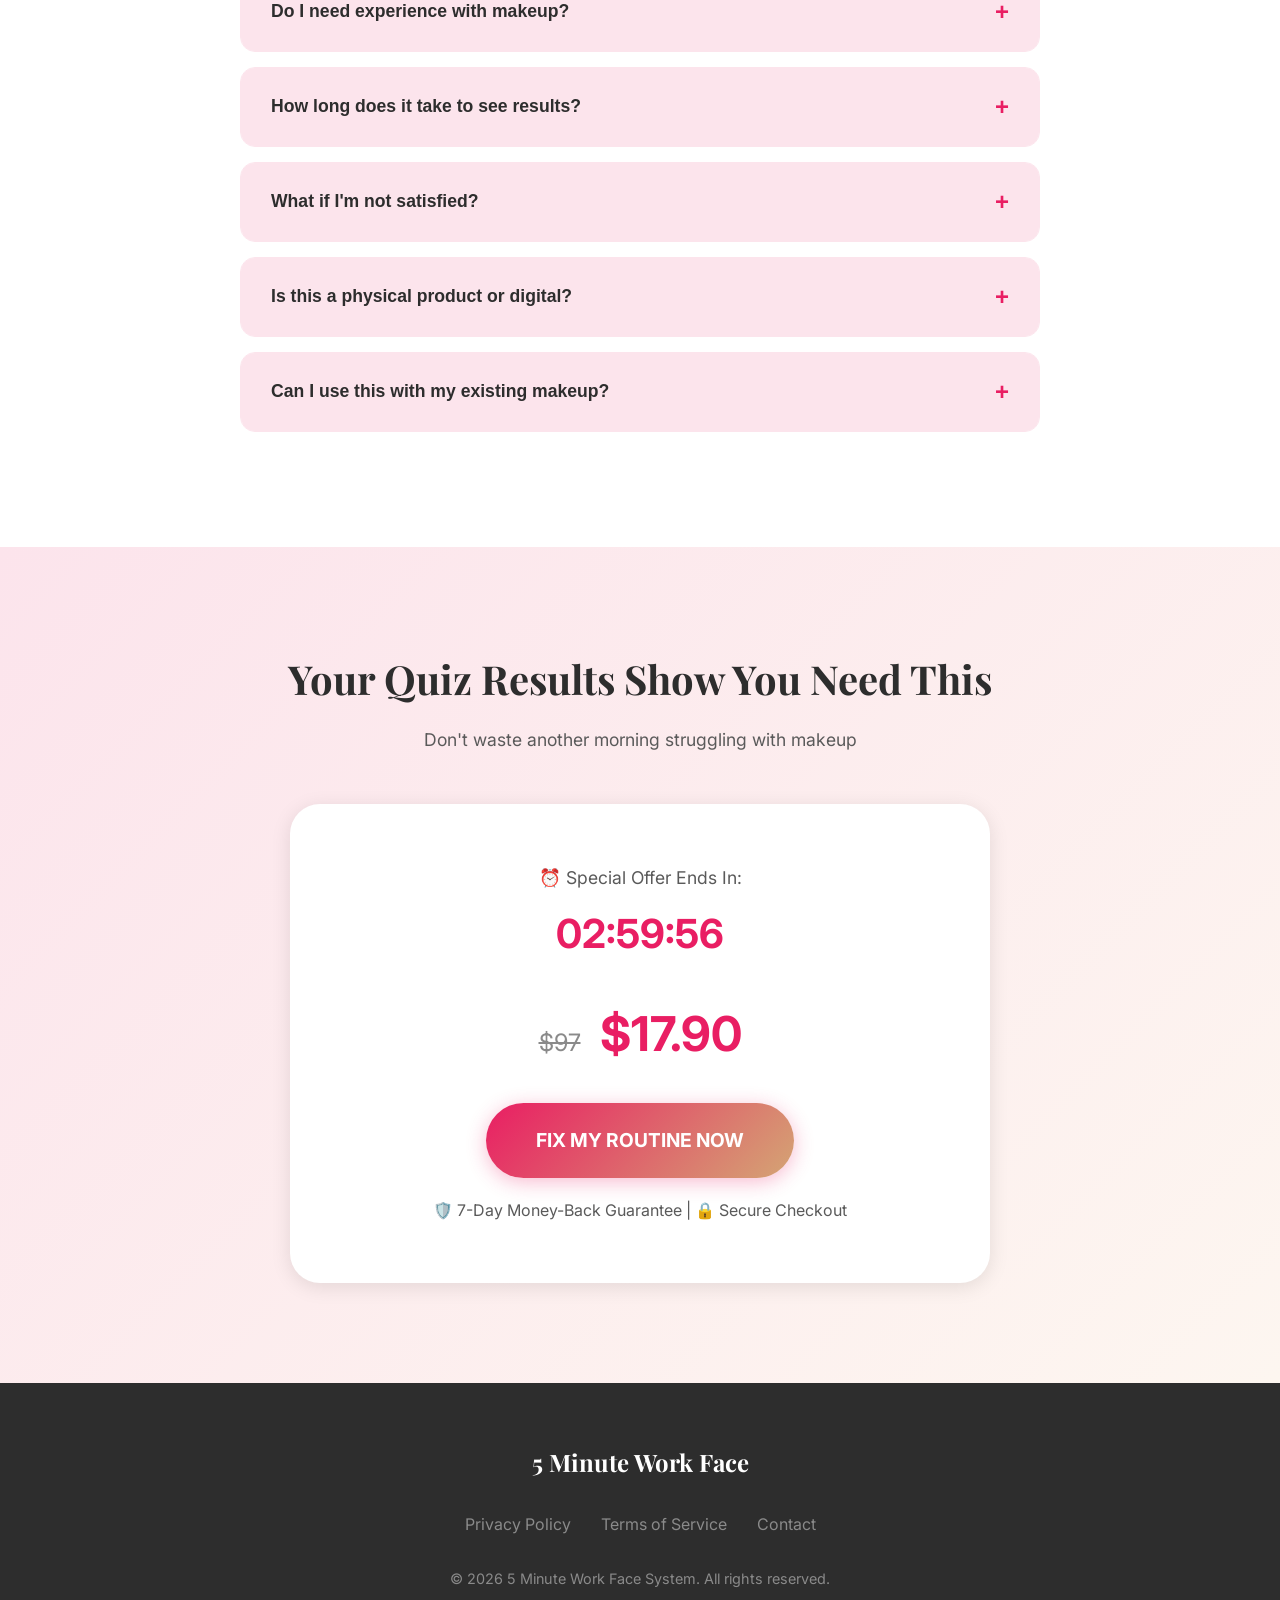
==== commit 3460902b: "Melhorar quiz e landing page para aumentar conversão" ====
--- a/landing-page/index.html
+++ b/landing-page/index.html
@@ -50,12 +50,12 @@
     <section class="hero">
         <div class="container">
             <div class="hero-content">
-                <div class="hero-badge">✨ NEW SYSTEM</div>
-                <h1 class="hero-title">Get Ready in <span class="highlight">5 Minutes</span> Every Morning</h1>
-                <p class="hero-subtitle">The complete makeup system for busy women who want to look professional without wasting time</p>
+                <div class="hero-badge">✨ BASED ON YOUR QUIZ RESULTS</div>
+                <h1 class="hero-title">Stop Wasting Time on Makeup Every Morning</h1>
+                <p class="hero-subtitle">You're spending 30+ minutes daily on makeup that doesn't last. Our 5-minute system gives you professional results that last all day.</p>
                 <div class="hero-cta">
                     <a href="https://lastlink.com/p/C3FD19726/checkout-payment" class="btn btn-primary">
-                        GET INSTANT ACCESS - $17.90
+                        FIX MY ROUTINE NOW - $17.90
                     </a>
                     <div class="hero-guarantee">✅ 7-Day Money-Back Guarantee</div>
                 </div>
@@ -90,18 +90,18 @@
             <div class="problems-grid">
                 <div class="problem-card">
                     <div class="problem-icon">⏰</div>
-                    <h3>Spending 30+ Minutes</h3>
-                    <p>Every morning you waste precious time trying to get your makeup right, making you late for work.</p>
+                    <h3>You're Wasting 18+ Hours Monthly</h3>
+                    <p>That's time you could spend with family, relaxing, or sleeping more.</p>
+                </div>
+                <div class="problem-card">
+                    <div class="problem-icon">💸</div>
+                    <h3>You're Losing $150+ Monthly</h3>
+                    <p>On products that don't work and techniques that fail you.</p>
                 </div>
                 <div class="problem-card">
                     <div class="problem-icon">😰</div>
-                    <h3>Makeup That Fades</h3>
-                    <p>Your makeup melts away by lunch, leaving you looking tired and unprofessional.</p>
-                </div>
-                <div class="problem-card">
-                    <div class="problem-icon">😔</div>
-                    <h3>Looking Unprofessional</h3>
-                    <p>You want to look polished at work, but you don't have the skills or time to achieve it.</p>
+                    <h3>Your Makeup Doesn't Last</h3>
+                    <p>You look great at 8am but tired by lunch. That's not fair to you.</p>
                 </div>
             </div>
         </div>
@@ -286,8 +286,8 @@
     <!-- Final CTA Section -->
     <section class="final-cta-section">
         <div class="container">
-            <h2 class="section-title">Ready to Transform Your Morning Routine?</h2>
-            <p class="section-subtitle">Join 2,500+ women who already save time every morning</p>
+            <h2 class="section-title">Your Quiz Results Show You Need This</h2>
+            <p class="section-subtitle">Don't waste another morning struggling with makeup</p>
             <div class="final-cta-box">
                 <div class="timer-box">
                     <span class="timer-label">⏰ Special Offer Ends In:</span>
@@ -298,7 +298,7 @@
                     <span class="current-price">$17.90</span>
                 </div>
                 <a href="https://lastlink.com/p/C3FD19726/checkout-payment" class="btn btn-primary btn-large">
-                    GET INSTANT ACCESS NOW
+                    FIX MY ROUTINE NOW
                 </a>
                 <div class="final-guarantee">🛡️ 7-Day Money-Back Guarantee | 🔒 Secure Checkout</div>
             </div>
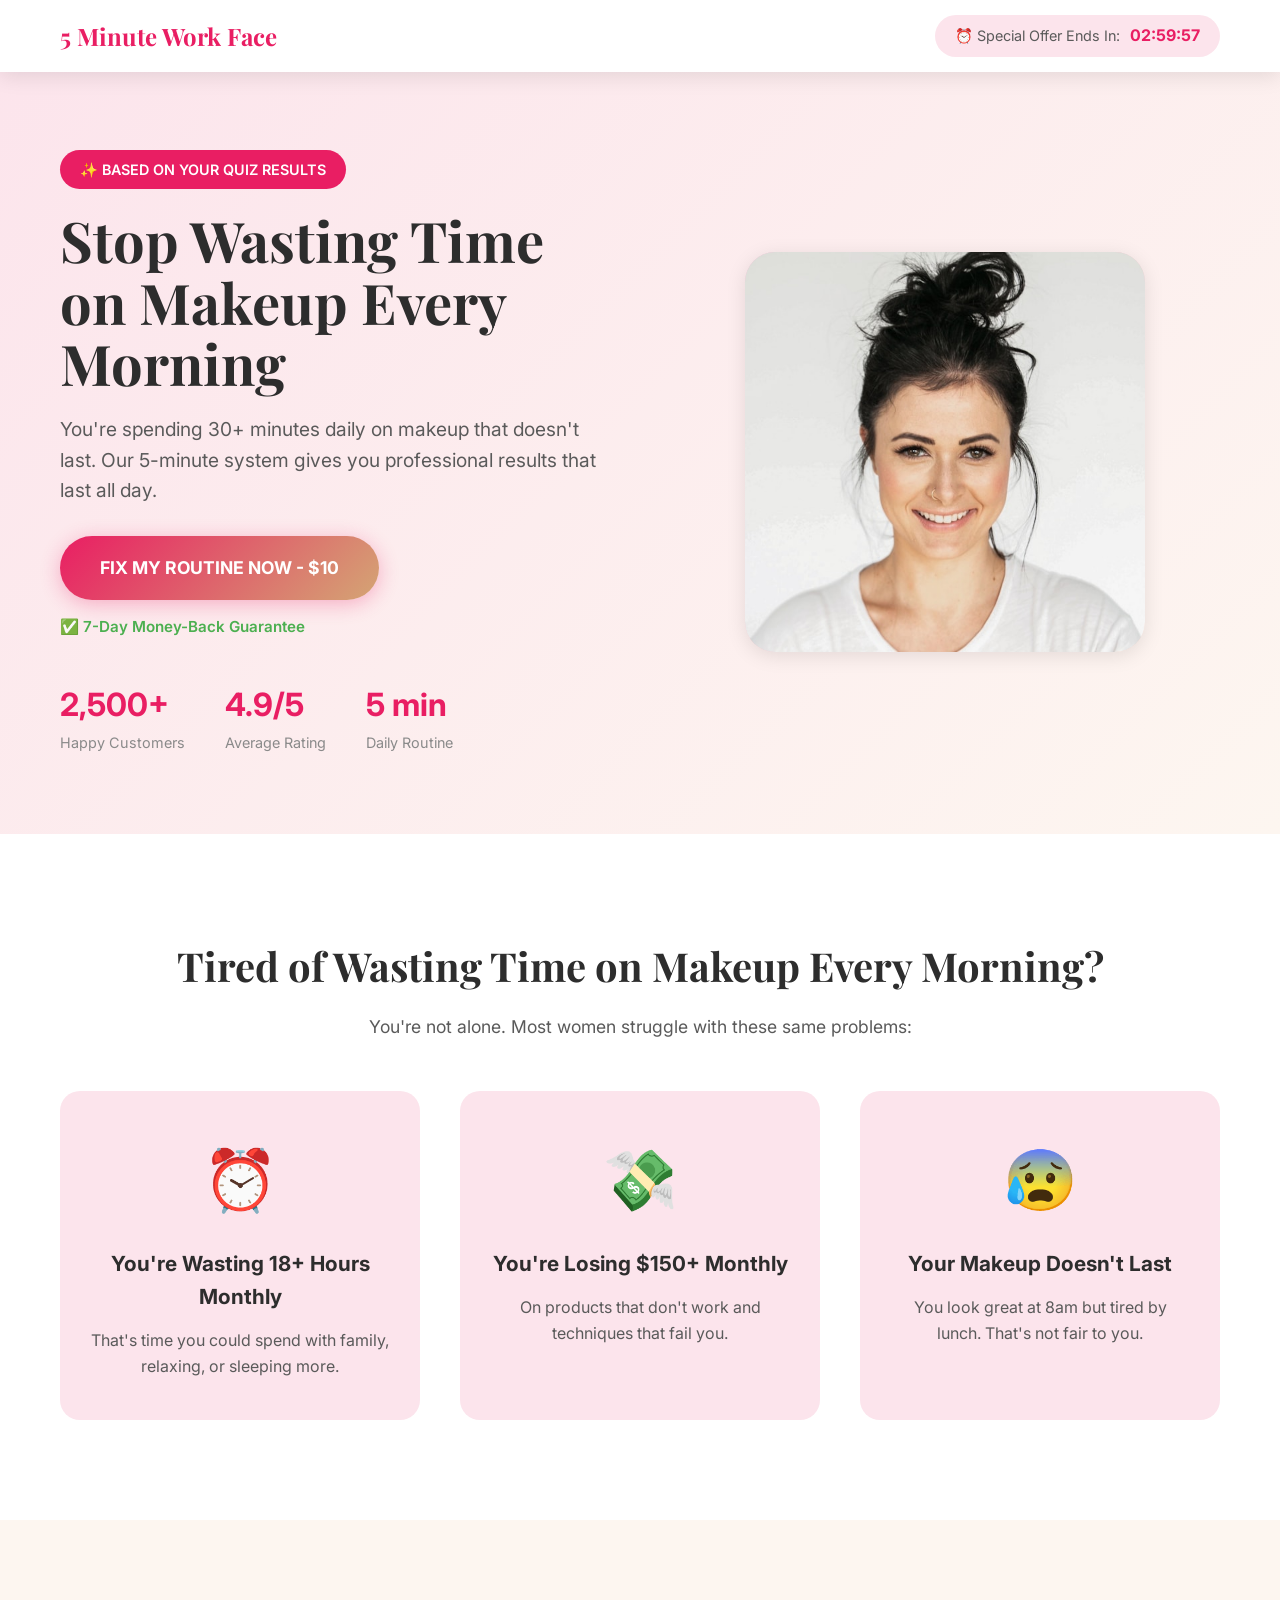
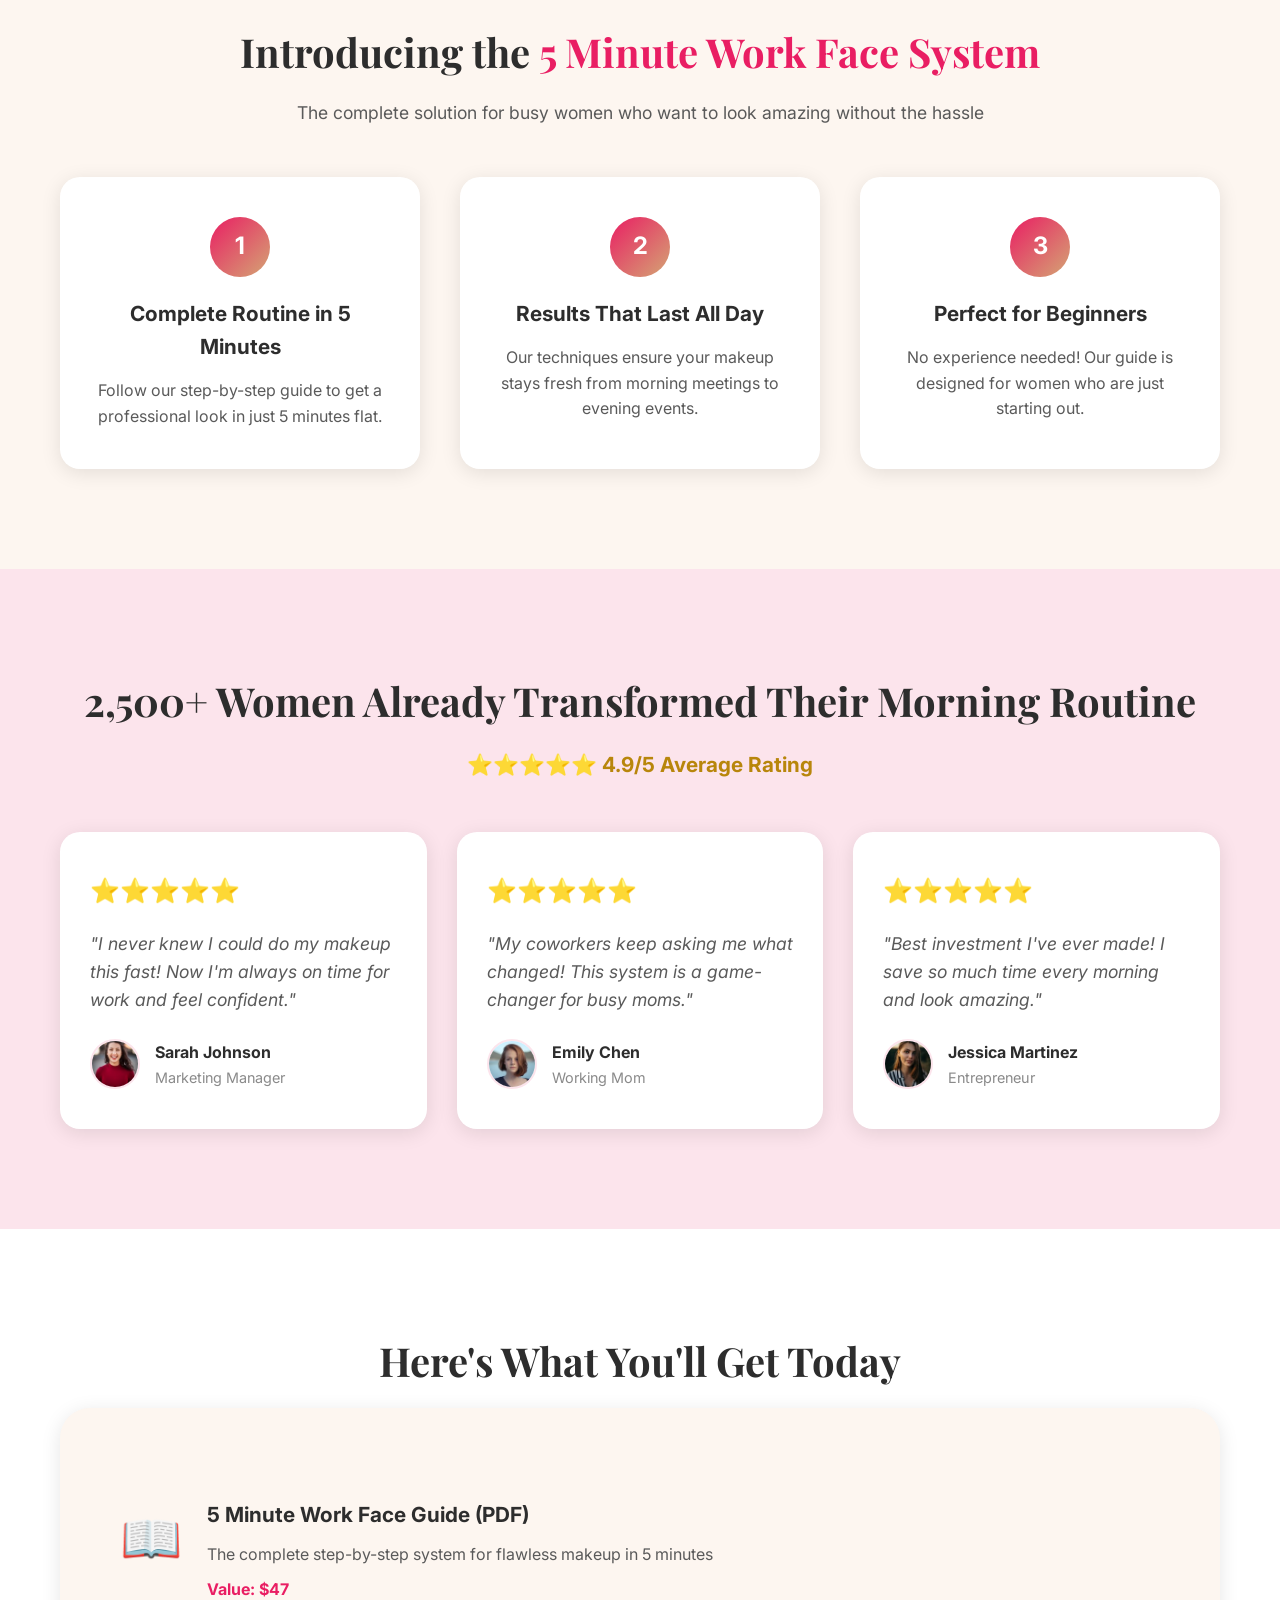
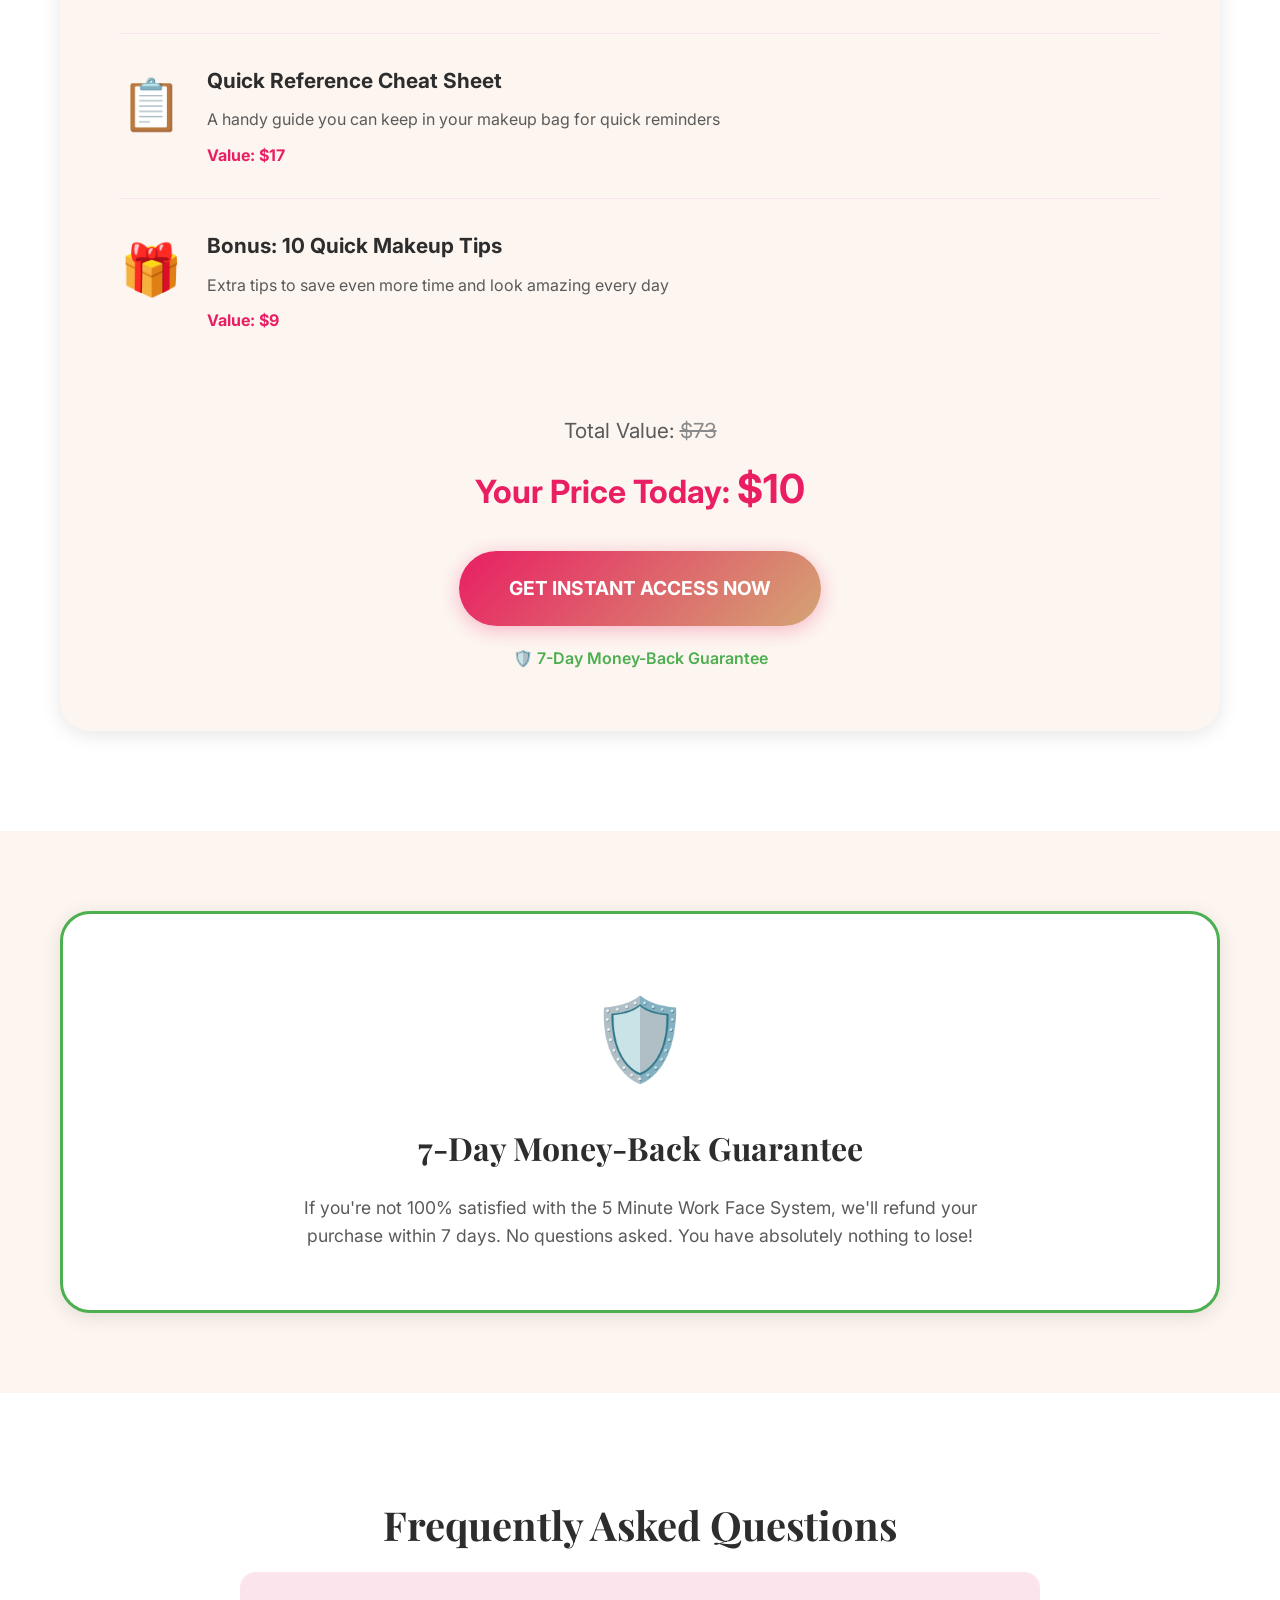
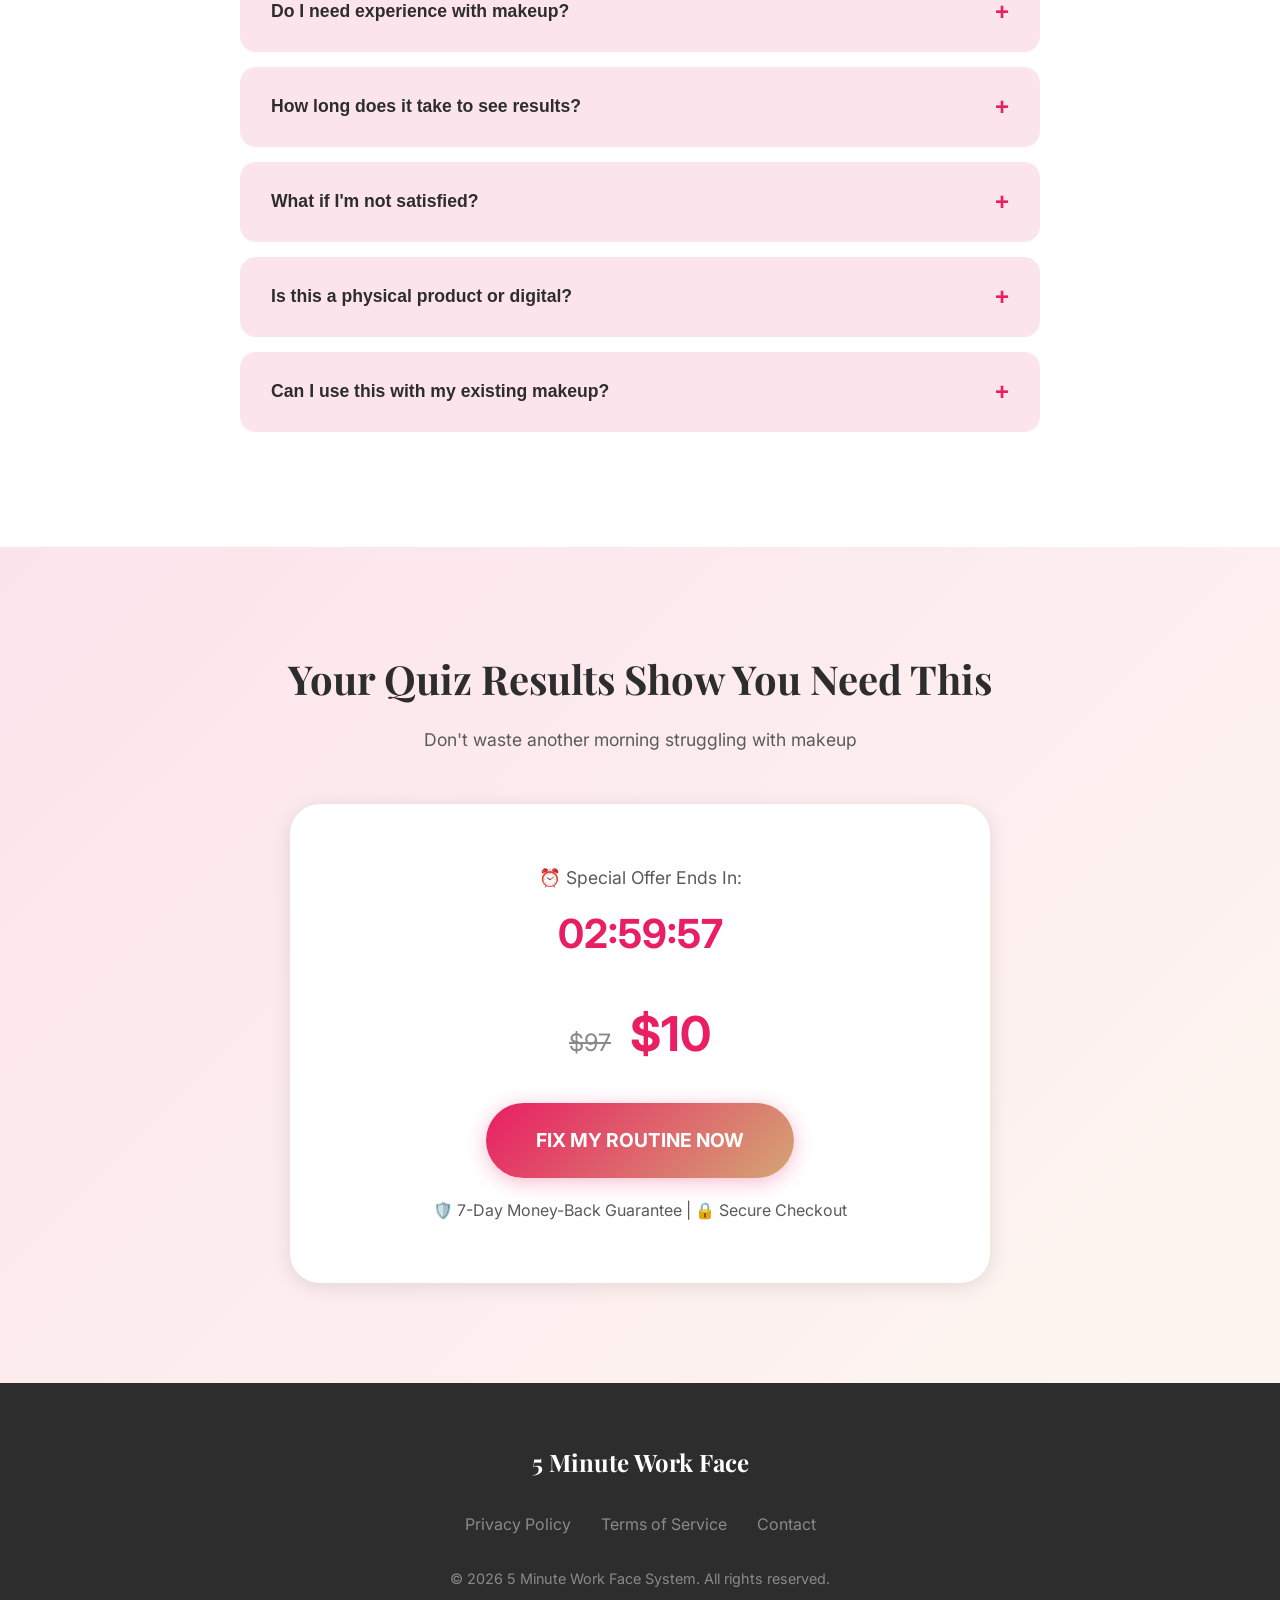
==== commit 15028681: "Atualizar preço para" ====
--- a/landing-page/index.html
+++ b/landing-page/index.html
@@ -55,7 +55,7 @@
                 <p class="hero-subtitle">You're spending 30+ minutes daily on makeup that doesn't last. Our 5-minute system gives you professional results that last all day.</p>
                 <div class="hero-cta">
                     <a href="https://lastlink.com/p/C3FD19726/checkout-payment" class="btn btn-primary">
-                        FIX MY ROUTINE NOW - $17.90
+                        FIX MY ROUTINE NOW - $10
                     </a>
                     <div class="hero-guarantee">✅ 7-Day Money-Back Guarantee</div>
                 </div>
@@ -208,7 +208,7 @@
                 </div>
                 <div class="value-summary">
                     <div class="total-value">Total Value: <span class="strikethrough">$73</span></div>
-                    <div class="current-price">Your Price Today: <span class="price">$17.90</span></div>
+                    <div class="current-price">Your Price Today: <span class="price">$10</span></div>
                     <a href="https://lastlink.com/p/C3FD19726/checkout-payment" class="btn btn-primary btn-large">
                         GET INSTANT ACCESS NOW
                     </a>
@@ -295,7 +295,7 @@
                 </div>
                 <div class="final-price">
                     <span class="old-price">$97</span>
-                    <span class="current-price">$17.90</span>
+                    <span class="current-price">$10</span>
                 </div>
                 <a href="https://lastlink.com/p/C3FD19726/checkout-payment" class="btn btn-primary btn-large">
                     FIX MY ROUTINE NOW
